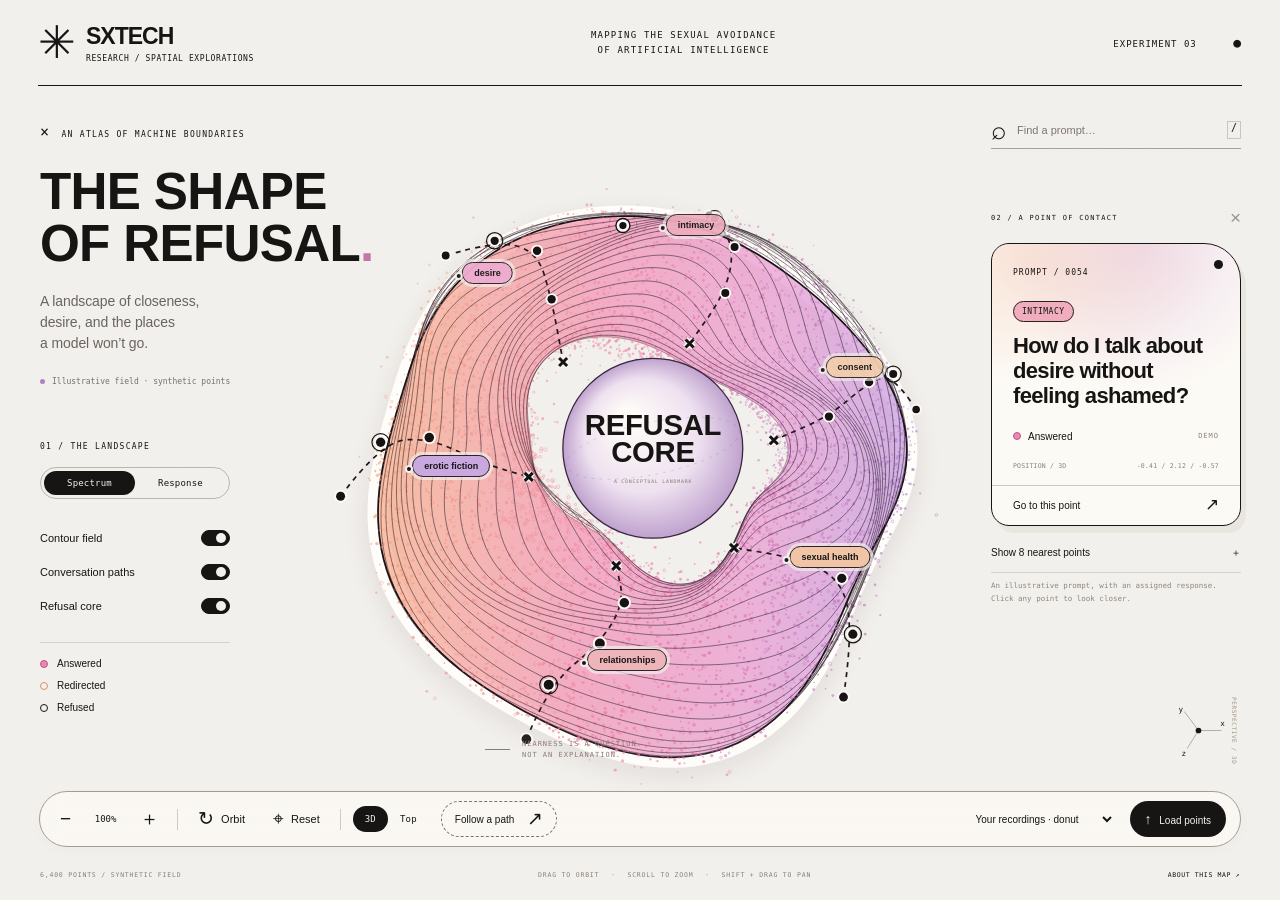
==== map/index.html @ a05b8347 "updates VPS setup" ====
<!doctype html>
<html lang="en">
<head>
  <meta charset="utf-8">
  <meta name="viewport" content="width=device-width, initial-scale=1">
  <meta name="theme-color" content="#f2f0ec">
  <title>The shape of refusal — SXTECH spatial explorer</title>
  <link rel="stylesheet" href="style.css">
</head>
<body>
  <header class="masthead">
    <a class="brand" href="./index.html" aria-label="SXTECH Research home"><span class="brand-mark" aria-hidden="true">✳</span><span>SXTECH<span class="brand-sub">RESEARCH / SPATIAL EXPLORATIONS</span></span></a>
    <div class="masthead-title">MAPPING THE SEXUAL AVOIDANCE<br>OF ARTIFICIAL INTELLIGENCE</div>
    <span class="edition">EXPERIMENT 03 <span class="edition-dot">●</span></span>
  </header>

  <main class="workspace">
    <canvas id="cloud" tabindex="0" role="application" aria-label="Interactive 3D point cloud. Drag or use arrow keys to orbit, scroll or press plus and minus to zoom. Shift drag to pan. Click a point to inspect it. Press R to reset, F to focus the selected point, Escape to stop motion."></canvas>
    <div class="vignette" aria-hidden="true"></div>

    <section class="intro">
      <p class="eyebrow"><span class="tiny-cross">×</span> AN ATLAS OF MACHINE BOUNDARIES</p>
      <h1>THE SHAPE<br>OF REFUSAL<span class="title-period">.</span></h1>
      <p class="intro-copy">A landscape of closeness,<br>desire, and the places<br>a model won’t go.</p>
      <div class="source-note"><span class="source-light"></span><span id="source-summary">Illustrative field · synthetic points</span></div>
    </section>

    <section id="layers" class="layers" aria-label="Map controls">
      <p class="eyebrow">01 / THE LANDSCAPE</p>
      <div class="segmented" aria-label="Color points by"><button id="color-topic" class="active" aria-pressed="true">Spectrum</button><button id="color-outcome" aria-pressed="false">Response</button></div>
      <div id="layer-row" class="layer-row" hidden><span class="layer-label">MODEL LAYER</span><div id="layer-switch" class="segmented layer-switch" aria-label="Model layer shown"></div></div>
      <label class="toggle-row"><span>Contour field</span><input id="contours" type="checkbox" checked><span class="switch" aria-hidden="true"></span></label>
      <label class="toggle-row"><span>Conversation paths</span><input id="trails" type="checkbox" checked><span class="switch" aria-hidden="true"></span></label>
      <label class="toggle-row"><span>Refusal core</span><input id="core" type="checkbox" checked><span class="switch" aria-hidden="true"></span></label>
      <label class="toggle-row" id="texture-row" hidden><span>Field texture <small class="toggle-note">illustrative</small></span><input id="texture" type="checkbox" checked><span class="switch" aria-hidden="true"></span></label>
      <div class="response-filter" aria-label="Filter response types">
        <button data-outcome="answered" aria-pressed="true"><i class="dot answered"></i>Answered</button>
        <button data-outcome="redirected" aria-pressed="true"><i class="dot redirected"></i>Redirected</button>
        <button data-outcome="refused" aria-pressed="true"><i class="dot refused"></i>Refused</button>
        <button data-outcome="unclear" aria-pressed="true" hidden><i class="dot unclear"></i>Unclear</button>
        <button data-outcome="unlabeled" aria-pressed="true" hidden><i class="dot unlabeled"></i>Unlabeled</button>
      </div>
    </section>

    <div class="search-wrap">
      <span aria-hidden="true" class="search-icon">⌕</span>
      <input id="search" type="search" aria-label="Find a prompt" placeholder="Find a prompt…" autocomplete="off" aria-controls="search-results">
      <span class="search-shortcut" aria-hidden="true">/</span>
      <div id="search-results" class="search-results" hidden></div>
    </div>

    <aside id="inspector" class="inspector" aria-label="Selected point">
      <div class="inspector-top"><span class="eyebrow">02 / A POINT OF CONTACT</span><button id="close-inspector" aria-label="Hide point details">×</button></div>
      <section id="replay" class="replay" aria-label="Conversation replay" hidden>
        <label for="conversation-select" class="eyebrow">FOLLOW A CONVERSATION</label>
        <select id="conversation-select" aria-label="Conversation"></select>
        <div class="replay-buttons">
          <button id="replay-prev" aria-label="Previous turn">←</button>
          <button id="replay-play" aria-pressed="false">Play</button>
          <button id="replay-next" aria-label="Next turn">→</button>
          <button id="replay-full">Full path</button>
        </div>
        <label class="sr-only" for="replay-turn">Turn in conversation</label>
        <input id="replay-turn" type="range" min="0" max="0" value="0" step="1">
        <div id="replay-status" class="replay-status" role="status" aria-live="polite"></div>
      </section>
      <div class="point-card">
        <span class="punched-hole" aria-hidden="true"></span>
        <div class="point-number" id="point-number">PROMPT / 0142</div>
        <span class="topic-tag" id="point-topic">INTIMACY</span>
        <blockquote id="point-prompt">How do I talk about desire without feeling ashamed?</blockquote>
        <div id="response-block" class="point-response" hidden><span id="response-heading" class="eyebrow">MODEL REPLIED</span><p id="point-response"></p><small id="point-response-note"></small></div>
        <div class="point-status"><i id="status-dot" class="dot answered"></i><span id="point-outcome">Answered</span><span id="point-demo">DEMO</span></div>
        <div class="point-detail"><span>POSITION / 3D</span><span id="point-coordinates">—</span></div>
        <button id="focus-point" class="focus-button">Go to this point <span aria-hidden="true">↗</span></button>
      </div>
      <button id="neighbors" class="neighbors-button" aria-pressed="false"><span>Show 8 nearest points</span><span aria-hidden="true">＋</span></button>
      <p class="inspector-note" id="inspector-note">An illustrative prompt, with an assigned response. Click any point to look closer.</p>
    </aside>

    <div id="core-label" class="core-label" aria-hidden="true"><strong>REFUSAL<br>CORE</strong><span id="core-sub">A CONCEPTUAL LANDMARK</span></div>
    <div id="hover-label" class="hover-label" hidden></div>
    <div id="map-labels" aria-hidden="true"></div>
    <div class="mobile-panels"><button id="layers-mobile" aria-expanded="false" aria-controls="layers">Layers <span aria-hidden="true">＋</span></button><button id="inspector-mobile" aria-expanded="false" aria-controls="inspector">Prompt details <span aria-hidden="true">↗</span></button></div>

    <div class="map-caption"><span class="caption-line"></span><span>NEARNESS IS A QUESTION.<br>NOT AN EXPLANATION.</span></div>
    <div class="view-indicator"><svg viewBox="0 0 60 60" aria-hidden="true"><path d="M30 30 L54 30 M30 30 L15 10 M30 30 L18 49"/><circle cx="30" cy="30" r="3"/><text x="53" y="25">x</text><text x="9" y="10">y</text><text x="12" y="57">z</text></svg><span id="view-name">PERSPECTIVE / 3D</span></div>

    <nav class="toolbar" aria-label="Navigation and data">
      <div class="zoom-controls"><button id="zoom-out" aria-label="Zoom out">−</button><span id="zoom-value">100%</span><button id="zoom-in" aria-label="Zoom in">＋</button></div>
      <span class="toolbar-divider"></span>
      <button id="orbit" aria-pressed="false"><span id="orbit-icon" aria-hidden="true">↻</span><span class="toolbar-word">Orbit</span></button>
      <button id="home" title="Reset view (R)"><span aria-hidden="true">⌖</span><span class="toolbar-word">Reset</span></button>
      <span class="toolbar-divider"></span>
      <div class="segmented view-switch"><button id="view-3d" class="active" aria-pressed="true">3D</button><button id="view-top" aria-pressed="false">Top</button></div>
      <button id="tour" class="tour-button" aria-pressed="false">Follow a path <span aria-hidden="true">↗</span></button>
      <div class="data-controls"><label class="sr-only" for="dataset">Point cloud dataset</label><select id="dataset"><option value="semantic" hidden>Your recordings · donut</option><option value="recordings" hidden>Your recordings · UMAP</option><option value="concept">Reference field</option><option value="umap">3D UMAP sample</option></select><button id="load-data" title="Import a JSON or JSONL file of 3D coordinates"><span aria-hidden="true">↑</span> Load points</button><input type="file" id="file-input" accept=".json,.jsonl,.ndjson" hidden></div>
    </nav>
    <footer class="footnote"><span id="point-count">6,400 POINTS / SYNTHETIC FIELD</span><span class="navigation-hint">DRAG TO ORBIT <b>·</b> SCROLL TO ZOOM <b>·</b> SHIFT + DRAG TO PAN</span><button id="about-open">ABOUT THIS MAP <span aria-hidden="true">↗</span></button></footer>
    <div id="message" class="message" role="status" aria-live="polite" hidden></div>
  </main>

  <dialog id="about">
    <button id="about-close" class="dialog-close" aria-label="Close about this map">×</button>
    <p class="eyebrow">SXTECH / EXPERIMENT 03</p>
    <h2>A map to move through.</h2>
    <p>The <b>Reference field</b> is an art-directed, synthetic 3D point cloud inspired by the refusal-core sticker. Its contours and central core are visual metaphors; its responses are assigned demo labels.</p>
    <p>The <b>3D UMAP sample</b> is an actual three-dimensional UMAP reduction of 3,900 synthetic 48-dimensional vectors. Its prompts and responses are also illustrative. No language model was queried for either sample.</p>
    <p><b>Load points</b> accepts JSON arrays, objects containing a <code>points</code> array, or JSONL, including Recording Room’s <code>points.jsonl</code>. Each point needs numeric <code>x</code>, <code>y</code>, and <code>z</code>. Optional prompt, topic, outcome, conversation, and previous-point fields appear when supplied. Imported coordinates are centered and uniformly scaled; they are never warped into the reference shape. Your file stays in this browser.</p>
    <p><b>Your recordings · donut</b> uses a fixed reference fitted from answered and refused turns. New exports reuse its direction, angular basis and vertical scale, so existing states stay in place. Radius smoothly compresses the reference score into the chosen sphere-and-donut geometry; it is not a probability. Angle describes remaining internal-state variation, not a validated topic label. Changing response labels updates markers without moving points. Redirection alone does not define the core. Older exports without a reference badge retain their original exploratory coordinates.</p>
    <p><b>Follow a conversation</b> selects a coloured path. Play, pause, step or scrub through its turns; future turns stay faint until reached. Arrows join recorded checkpoints directly. They do not show measured motion between turns. The sphere and field texture are illustrative; approaching the sphere does not establish a causal refusal mechanism.</p>
    <p><b>Your recordings · UMAP</b> are your conversations from the cloud GPU recording room. Each point is one turn: Gemma 3 12B’s internal state at the final token before it replied, placed by a separate 3D UMAP for each recorded layer. Switch layers to see how the arrangement changes with depth; dashed lines follow each conversation in order. With few turns, the layout is a sketch. Rebuild it with <code>Update Map from Recordings.cmd</code>.</p>
    <p>UMAP axes have no intrinsic meaning. Nearby points in the projection are not proof of a shared cause of refusal. Neighbors here are measured in the displayed 3D coordinates.</p>
    <div class="about-keys"><span>← ↑ ↓ → <b>Orbit</b></span><span>+ / − <b>Zoom</b></span><span>R <b>Reset</b></span><span>F <b>Focus point</b></span><span>Esc <b>Stop motion</b></span></div>
    <p class="about-credit">VISUAL DIRECTION / @sextechsabrina<br>Mapping the Sexual Avoidance of Artificial Intelligence</p>
  </dialog>
  <script src="data/sample-umap.js"></script>
  <script src="data/path-study.js"></script>
  <script src="data/recordings.js"></script>
  <script src="cloud.js"></script>
  <script src="app.js"></script>
</body>
</html>
---- map/style.css ----
:root{--paper:#f2f0ec;--ink:#161514;--muted:#77716c;--line:#d6d1ca;--pink:#e86eaa;--peach:#f5ad88;--lilac:#b189d2;--mono:'IBM Plex Mono','Cascadia Mono','Consolas',monospace;--sans:'Inter Tight','Arial',sans-serif}
*{box-sizing:border-box}body{margin:0;color:var(--ink);background:var(--paper);font-family:var(--sans);font-size:14px}button,input,select{font:inherit;color:inherit}button{cursor:pointer}button:disabled{cursor:default;opacity:.38}button:focus-visible,input:focus-visible,select:focus-visible,a:focus-visible{outline:2px solid #9255a8;outline-offset:4px}button{border:0;background:none}button:hover{color:#8d4381}button[aria-pressed=false][data-outcome]{opacity:.38}a{color:inherit;text-decoration:none}.sr-only{position:absolute;width:1px;height:1px;padding:0;margin:-1px;overflow:hidden;clip:rect(0,0,0,0);white-space:nowrap;border:0}[hidden]{display:none!important}
.masthead{height:86px;display:flex;align-items:center;justify-content:space-between;margin:0 38px;border-bottom:1px solid var(--ink);gap:30px}.brand{display:flex;align-items:center;gap:11px;font-size:23px;font-weight:900;letter-spacing:-1px}.brand-mark{font-size:45px;font-weight:400;line-height:1}.brand-sub{display:block;font-family:var(--mono);font-size:8px;letter-spacing:.6px;margin-top:4px;font-weight:400}.masthead-title{font-family:var(--mono);font-size:9px;line-height:1.6;letter-spacing:1.2px;text-align:center}.edition{font-family:var(--mono);font-size:9px;letter-spacing:1px}.edition-dot{margin-left:30px;font-size:13px}
.workspace{position:relative;height:calc(100dvh - 86px);min-height:690px;overflow:hidden}#cloud{position:absolute;inset:0;width:100%;height:100%;outline-offset:-5px;touch-action:none;cursor:grab}#cloud:active{cursor:grabbing}.vignette{position:absolute;inset:0;pointer-events:none;background:radial-gradient(ellipse at 54% 45%,transparent 40%,rgba(242,240,236,.34) 80%)}.intro{position:absolute;top:35px;left:40px;pointer-events:none}.eyebrow{font-family:var(--mono);font-size:8px;letter-spacing:1.3px;line-height:1.5;font-weight:400}.intro .eyebrow{margin:0 0 22px}.tiny-cross{font-size:15px;margin-right:5px}h1{font-family:Impact,'Arial Narrow',sans-serif;font-weight:900;font-stretch:condensed;font-size:clamp(43px,4vw,60px);letter-spacing:-.7px;line-height:1.02;margin:0}.title-period{color:#c675a8}.intro-copy{font-size:14px;line-height:1.5;margin:21px 0;color:#6b645e;letter-spacing:-.1px}.source-note{font-family:var(--mono);font-size:8px;line-height:1.7;max-width:235px;color:var(--muted);display:flex;align-items:flex-start;gap:7px}.source-light{flex:none;width:5px;height:5px;border-radius:50%;background:#ac82bc;margin-top:4px}.layers{position:absolute;left:40px;top:355px;width:190px}.layers>.eyebrow{margin:0 0 14px}.segmented{display:flex;border:1px solid #bcb5ad;border-radius:30px;padding:3px;width:fit-content}.segmented button{font-family:var(--mono);font-size:9px;letter-spacing:.2px;border-radius:22px;padding:8px 16px}.segmented button.active{color:var(--paper);background:var(--ink)}.layers .segmented{margin-bottom:22px;width:100%}.layers .segmented button{flex:1;padding:7px 10px}.toggle-row{display:flex;align-items:center;justify-content:space-between;font-size:11px;padding:9px 0;cursor:pointer;position:relative}.toggle-row input{position:absolute;right:0;width:30px;height:17px;opacity:0;cursor:pointer}.switch{height:16px;width:29px;background:#d2cdc6;border-radius:20px;position:relative;border:1px solid #bcb4aa;pointer-events:none}.switch:after{content:'';position:absolute;left:2px;top:2px;width:10px;height:10px;background:var(--paper);border-radius:50%;transition:transform .15s}.toggle-row input:checked+.switch{background:var(--ink);border-color:var(--ink)}.toggle-row input:checked+.switch:after{transform:translateX(12px)}.toggle-row input:focus-visible+.switch{outline:2px solid #9255a8;outline-offset:3px}.toggle-row:has(input:disabled){opacity:.4;cursor:default}.response-filter{border-top:1px solid var(--line);margin-top:19px;padding-top:15px;display:flex;flex-direction:column;gap:11px}.response-filter button{text-align:left;padding:0;font-size:10px;display:flex;align-items:center;gap:9px}.dot{display:inline-block;width:8px;height:8px;flex:none;border-radius:50%;background:#ed86b3;border:1px solid #bd5a86}.dot.redirected{background:var(--paper);border:1.5px solid #d8926a}.dot.refused{background:var(--paper);border:1.5px solid var(--ink);box-shadow:inset 0 0 0 1px var(--paper)}.dot.unlabeled{background:#aaa29a;border-color:#aaa29a}
.search-wrap{position:absolute;right:39px;top:35px;width:250px;display:flex;align-items:center;border-bottom:1px solid #a9a19a;padding-bottom:9px;gap:8px}.search-icon{font-size:26px;line-height:18px}.search-wrap input{width:100%;background:none;border:none;font-size:11px;outline-offset:6px}.search-wrap input::placeholder{color:#7d766f}.search-shortcut{font-family:var(--mono);font-size:10px;border:1px solid #ccc5bd;width:17px;height:18px;text-align:center}.search-results{position:absolute;right:0;top:36px;background:#f9f7f3;border:1px solid #b8b0a7;box-shadow:0 6px 15px #22140b12;z-index:8;max-height:290px;overflow-y:auto;width:285px;border-radius:6px}.search-results button{padding:12px;text-align:left;font-size:11px;border-bottom:1px solid #ded8d1;line-height:1.5;width:100%;display:block}.search-results button:hover{background:#eadfe9}.search-results p{padding:12px;font-size:11px}
.inspector{position:absolute;right:39px;top:121px;width:250px}.inspector-top{display:flex;align-items:center;justify-content:space-between;margin-bottom:14px}.inspector-top .eyebrow{margin:0;font-size:7px}.inspector-top button{padding:0;font-size:19px;color:#9d938b}.point-card{position:relative;background:#fcfaf5;border:1.5px solid var(--ink);padding:24px 21px 0;border-radius:18px 37px 18px 18px;box-shadow:5px 7px 0 #dcd6ce6b;overflow:hidden}.point-card:before{content:'';position:absolute;inset:0 0 auto;height:150px;background:radial-gradient(ellipse at 15% 10%,#f5b99b55,transparent 65%),radial-gradient(ellipse at 60% 0%,#d4a4dc55,transparent 70%);pointer-events:none}.punched-hole{position:absolute;right:17px;top:16px;height:9px;width:9px;background:var(--ink);border-radius:50%}.point-number{font-family:var(--mono);font-size:8px;letter-spacing:1px;position:relative;margin-bottom:24px}.topic-tag{position:relative;font-family:var(--mono);font-size:8px;letter-spacing:.5px;border:1px solid #2a2323;padding:5px 8px;border-radius:15px;background:#f6c0d4}blockquote{font-weight:600;font-size:22px;line-height:1.13;letter-spacing:-.65px;margin:17px 0 22px;position:relative}.point-status{display:flex;align-items:center;gap:7px;font-size:10px}.point-status>span:last-child{margin-left:auto;font-family:var(--mono);font-size:7px;color:#8a8077;letter-spacing:1px}.point-detail{margin:20px 0 15px;display:flex;justify-content:space-between;font-family:var(--mono);font-size:6.5px;color:#8a8077;letter-spacing:.2px;gap:8px}#point-coordinates{white-space:nowrap}.focus-button{border-top:1px solid #d1c7bd;width:calc(100% + 42px);margin-left:-21px;display:flex;justify-content:space-between;font-size:10px;padding:14px 21px}.focus-button span{font-size:17px;line-height:10px}.neighbors-button{display:flex;justify-content:space-between;align-items:center;width:100%;padding:20px 0 12px;border-bottom:1px solid var(--line);font-size:10px}.neighbors-button[aria-pressed=true]{color:#984682}.inspector-note{font-family:var(--mono);font-size:7.5px;line-height:1.7;color:#92867a;max-width:235px}
.core-label{position:absolute;left:50%;top:50%;text-align:center;pointer-events:none;transform:translate(-50%,-50%)}.core-label strong{font-family:Impact,'Arial Narrow',sans-serif;font-weight:900;font-size:30px;line-height:.94;letter-spacing:-.3px}.core-label span{display:block;font-family:var(--mono);font-size:5px;letter-spacing:.8px;margin-top:12px;color:#877970}.hover-label{position:absolute;padding:7px 11px;border:1px solid var(--ink);border-radius:20px;background:#fcfaf5;pointer-events:none;font-size:10px;max-width:260px;z-index:6;box-shadow:2px 3px 0 #32241612}.map-chip{position:absolute;transform:translate(-50%,-50%);font-size:9px;font-weight:600;white-space:nowrap;pointer-events:none;border:1px solid #2d2225;border-radius:20px;padding:5px 11px;background:#f6c0d4;box-shadow:0 0 0 3px #f2f0ecb0}.map-chip:before{content:'';position:absolute;width:4px;height:4px;background:#191617;border:2px solid var(--paper);border-radius:50%;left:-8px;top:9px}.map-chip.core-chip{font-family:var(--mono);font-size:7px;background:#f3f0ec;padding:4px 7px}.map-caption{position:absolute;left:calc(50% - 155px);bottom:139px;display:flex;align-items:center;gap:12px;font-family:var(--mono);font-size:7px;line-height:1.6;letter-spacing:1px;color:#8b7a76;pointer-events:none}.caption-line{width:25px;height:1px;background:#8b7a76}.view-indicator{position:absolute;right:42px;bottom:136px;display:flex;align-items:center;gap:4px}.view-indicator svg{width:57px;height:57px;fill:var(--ink);font-family:var(--mono);font-size:8px}.view-indicator path{fill:none;stroke:#a4988e;stroke-width:.8}.view-indicator>span{font-family:var(--mono);font-size:6px;letter-spacing:.6px;color:#a49689;writing-mode:vertical-rl}
.toolbar{position:absolute;bottom:53px;left:39px;right:39px;height:56px;background:#fbf9f4df;backdrop-filter:blur(12px);border:1px solid #a49b92;border-radius:40px;display:flex;align-items:center;gap:12px;padding:8px 14px;box-shadow:0 4px 15px #35201505}.toolbar>button{font-size:11px;display:flex;align-items:center;gap:7px;padding:8px}.toolbar>button>span:first-child{font-size:19px;line-height:16px}.zoom-controls{display:flex;align-items:center;gap:10px}.zoom-controls button{font-size:19px;line-height:20px;padding:6px}.zoom-controls>span{font-family:var(--mono);font-size:9px;width:37px;text-align:center}.toolbar-divider{height:21px;width:1px;background:#d1c8be}.toolbar .segmented{border:0;padding:0}.toolbar .segmented button{padding:8px 12px}.toolbar>.tour-button{border:1px dashed #7e7368;border-radius:20px;font-size:10px;padding:9px 13px;gap:13px}.tour-button[aria-pressed=true]{background:#e5d3e5}.data-controls{margin-left:auto;display:flex;align-items:center;gap:15px}.data-controls select{border:0;background:transparent;font-size:10px;max-width:190px;padding:7px 16px 7px 5px;cursor:pointer}.data-controls button{background:var(--ink);border-radius:22px;color:#f6f2ed;font-size:10px;padding:10px 15px}.data-controls button span{font-size:14px;margin-right:5px}.data-controls button:hover{background:#684464}.footnote{position:absolute;left:40px;right:40px;bottom:21px;display:flex;align-items:center;justify-content:space-between;font-family:var(--mono);font-size:6.5px;letter-spacing:.8px;color:#8b8075;gap:12px}.footnote b{font-weight:400;margin:0 7px}.footnote button{font-family:var(--mono);font-size:6.5px;letter-spacing:.6px;color:var(--ink);padding:0}.message{position:absolute;left:50%;bottom:125px;transform:translateX(-50%);max-width:480px;background:#211b20;color:#f8f3ee;border-radius:12px;padding:13px 20px;font-size:11px;line-height:1.5;z-index:15;box-shadow:0 4px 14px #24182319}
.mobile-panels{display:none}dialog{border:1px solid #25211e;border-radius:22px;max-width:590px;padding:37px;background:#f9f6f0;color:var(--ink);box-shadow:10px 12px 0 #25192219}dialog::backdrop{background:#362b3b44;backdrop-filter:blur(4px)}.dialog-close{position:absolute;right:20px;top:14px;font-size:25px}dialog h2{font-size:31px;letter-spacing:-1px;margin:18px 0}dialog p{font-size:12px;line-height:1.75;color:#675d54}dialog code{font-size:10px}.about-keys{display:flex;flex-wrap:wrap;gap:14px;font-family:var(--mono);font-size:9px;margin:22px 0;padding:20px 0;border-block:1px solid var(--line)}.about-keys b{font-weight:400;color:#978b7f;margin-left:6px}dialog .about-credit{font-family:var(--mono);font-size:8px;line-height:1.9}
@media(min-width:1700px){.intro,.layers{left:55px}.intro{top:55px}.layers{top:390px}.inspector{top:150px;right:55px;width:275px}.search-wrap{right:55px;width:275px}h1{font-size:70px}}
@media(max-width:1150px){.masthead{margin-inline:24px}.masthead-title{font-size:8px}.intro,.layers{left:25px}.intro h1{font-size:43px}.intro-copy{font-size:12px}.intro .eyebrow{font-size:6.5px}.layers{width:160px;top:325px}.inspector{right:25px;width:210px}.search-wrap{right:25px;width:210px}.point-card{padding:21px 17px 0}blockquote{font-size:19px}.focus-button{width:calc(100% + 34px);margin-left:-17px;padding-inline:17px}.point-detail{font-size:6px}.toolbar{left:24px;right:24px;gap:4px;padding-inline:8px}.toolbar-word{display:none}.data-controls{gap:4px}.toolbar>.tour-button{font-size:9px;gap:7px}.footnote{left:25px;right:25px}.navigation-hint{font-size:5.5px}.map-caption{left:calc(50% - 110px)}}
@media(max-width:760px){.masthead{height:65px;margin-inline:20px}.brand{font-size:18px}.brand-mark{font-size:34px}.brand-sub{font-size:6px}.masthead-title{display:none}.edition{font-size:7px}.edition-dot{margin-left:10px}.workspace{height:calc(100dvh - 65px);min-height:710px}.intro{top:24px;left:21px}.intro .eyebrow{font-size:6px;margin-bottom:14px}.intro h1{font-size:38px}.intro-copy{display:none}.source-note{font-size:6px;margin-top:12px;max-width:175px}.layers{top:auto;bottom:170px;left:21px;width:155px;background:#f2f0ecb8;border-radius:9px;padding:10px;backdrop-filter:blur(4px)}.layers>.eyebrow{font-size:6px;margin-bottom:8px}.layers .segmented{margin-bottom:7px}.toggle-row{font-size:9px;padding:5px 0}.response-filter{padding-top:10px;margin-top:10px;flex-direction:row;flex-wrap:wrap;gap:10px}.response-filter button{font-size:7px;gap:5px}.dot{width:6px;height:6px}.search-wrap{right:21px;top:27px;width:130px}.search-wrap input{font-size:9px}.search-shortcut{display:none}.inspector{top:auto;bottom:170px;right:20px;width:175px;background:#f2f0ec99}.inspector-top{margin-bottom:9px}.inspector-top .eyebrow{font-size:5.5px}.point-card{padding:17px 13px 0;border-radius:14px 29px 14px 14px}.point-number{font-size:6px;margin-bottom:18px}.topic-tag{font-size:6px;padding:4px 6px}blockquote{font-size:17px;margin:15px 0}.point-status{font-size:8px}.point-status>span:last-child{font-size:5px}.point-detail{font-size:5px;margin:13px 0;flex-wrap:wrap;gap:4px}.focus-button{font-size:8px;width:calc(100% + 26px);margin-left:-13px;padding:10px 13px}.neighbors-button{font-size:8px;padding:12px 0 8px}.inspector-note{display:none}.core-label strong{font-size:23px}.core-label span{font-size:4px}.map-chip{font-size:7px;padding:4px 7px}.map-caption,.view-indicator{display:none}.toolbar{bottom:57px;height:93px;left:20px;right:20px;border-radius:18px;flex-wrap:wrap;justify-content:center;align-content:center;gap:4px 8px;padding:7px 10px}.toolbar-divider{display:none}.toolbar>button{padding:5px}.toolbar .tour-button{padding:6px 9px}.zoom-controls{gap:3px}.zoom-controls>span{font-size:7px}.zoom-controls button{padding:2px}.toolbar .segmented button{font-size:8px;padding:6px 10px}.data-controls{margin:0;width:100%;justify-content:space-between;border-top:1px solid #d8cfc5;padding-top:5px}.data-controls select{font-size:9px}.data-controls button{font-size:9px;padding:7px 11px}.footnote{left:21px;right:21px;bottom:22px;font-size:5px;letter-spacing:.5px}.navigation-hint{display:none}.footnote button{font-size:5px}.search-results{width:250px}.message{bottom:156px;width:80%;font-size:10px}.punched-hole{width:7px;height:7px;right:14px;top:14px}dialog{margin:20px;padding:26px;max-height:calc(100dvh - 40px)}dialog p{font-size:11px}}
@media(prefers-reduced-motion:reduce){*{scroll-behavior:auto!important}.switch:after{transition:none}}
@media(max-width:760px){.workspace{min-height:580px}.mobile-panels{position:absolute;bottom:168px;left:21px;right:21px;display:flex;justify-content:space-between;pointer-events:none}.mobile-panels button{pointer-events:auto;border:1px solid #b9ada4;border-radius:20px;background:#fcf8f1d9;font-family:var(--mono);font-size:8px;padding:8px 12px}.mobile-panels button span{margin-left:8px}.layers{display:none;bottom:211px;background:#faf7f1ed;border:1px solid #c4b9af;box-shadow:3px 4px 0 #21101512}.layers.mobile-open{display:block}.inspector{display:none;bottom:211px;background:transparent;width:205px}.inspector.mobile-open{display:block}.inspector-top{background:#f5f1eae8;padding:5px;border-radius:8px}.neighbors-button{background:#f5f1eae8;padding:10px;border-radius:5px}.map-chip{box-shadow:0 0 0 2px #f2f0ecb0}}
.layer-row{margin:-8px 0 20px}
.layer-label{display:block;font-family:var(--mono);font-size:8px;letter-spacing:1.3px;margin-bottom:8px;color:var(--muted)}
.layers .layer-switch{margin-bottom:0}
.inspector.recorded blockquote{font-size:15px;line-height:1.25;letter-spacing:-.3px;max-height:132px;overflow:auto}
.point-response{position:relative;margin:-8px 0 18px;padding:10px 12px;border-left:2px solid var(--ink);background:#f4efe8;max-height:150px;overflow:auto}
.point-response .eyebrow{display:block;margin-bottom:6px;font-size:7px}
.point-response p{margin:0;font-size:11px;line-height:1.45;white-space:pre-wrap}
.point-response small{display:block;margin-top:6px;font-family:var(--mono);font-size:7px;color:#a65438}
.point-response small:empty{display:none}
.toggle-note{font-family:var(--mono);font-size:7px;letter-spacing:.6px;color:var(--muted);margin-left:4px}
.inspector.recorded{max-height:calc(100% - 250px);overflow-y:auto;padding:0 7px 12px 0;scrollbar-width:thin}
.replay{border:1px solid #b8a8b8;border-radius:14px;background:#fbf8f2;padding:12px;margin-bottom:14px}
.replay>label{display:block;font-size:7px;color:#756275;margin-bottom:8px}
.replay select{width:100%;font-size:11px;background:transparent;border:0;border-bottom:1px solid #d6cbd6;padding:5px 0 9px;text-overflow:ellipsis}
.replay-buttons{display:flex;align-items:center;gap:5px;margin-top:9px}
.replay-buttons button{border:1px solid #c5b7c5;border-radius:15px;padding:6px 10px;font-size:10px;min-height:30px}
.replay-buttons #replay-play{background:#332638;color:#fff8f2;min-width:53px}
.replay-buttons #replay-full{margin-left:auto;border:0;font-size:9px;padding-inline:4px}
.replay input[type=range]{width:100%;margin:12px 0 6px;accent-color:#8a4dba;cursor:pointer}
.replay-status{font-family:var(--mono);font-size:8px;color:#746374;line-height:1.5}
.dot.unclear{background:transparent;border:1px dashed #8a8078}
@media(max-width:760px){.inspector.recorded{max-height:min(390px,calc(100% - 340px));padding-right:3px}.replay{padding:10px}.replay-buttons button{min-width:32px;min-height:34px}.replay input[type=range]{min-height:24px}}
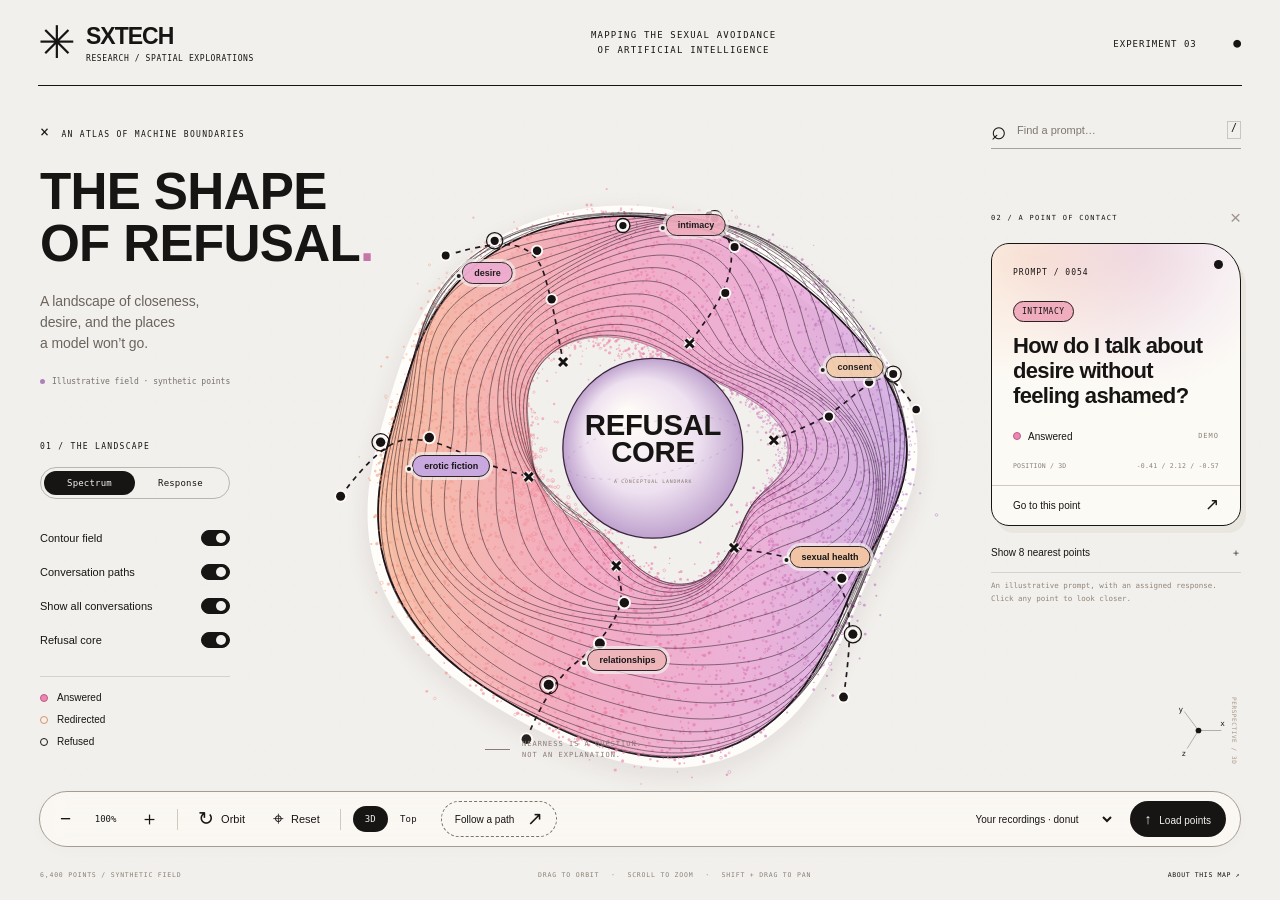
==== commit 81b00def: "latest updates, it not lives on a VPS" ====
--- a/map/index.html
+++ b/map/index.html
@@ -31,6 +31,7 @@
       <div id="layer-row" class="layer-row" hidden><span class="layer-label">MODEL LAYER</span><div id="layer-switch" class="segmented layer-switch" aria-label="Model layer shown"></div></div>
       <label class="toggle-row"><span>Contour field</span><input id="contours" type="checkbox" checked><span class="switch" aria-hidden="true"></span></label>
       <label class="toggle-row"><span>Conversation paths</span><input id="trails" type="checkbox" checked><span class="switch" aria-hidden="true"></span></label>
+      <label class="toggle-row"><span>Show all conversations</span><input id="all-conversations" type="checkbox" checked><span class="switch" aria-hidden="true"></span></label>
       <label class="toggle-row"><span>Refusal core</span><input id="core" type="checkbox" checked><span class="switch" aria-hidden="true"></span></label>
       <label class="toggle-row" id="texture-row" hidden><span>Field texture <small class="toggle-note">illustrative</small></span><input id="texture" type="checkbox" checked><span class="switch" aria-hidden="true"></span></label>
       <div class="response-filter" aria-label="Filter response types">
@@ -118,6 +119,6 @@
   <script src="data/path-study.js"></script>
   <script src="data/recordings.js"></script>
   <script src="cloud.js"></script>
-  <script src="app.js"></script>
+  <script src="app.js?v=all-paths-2"></script>
 </body>
 </html>
--- a/map/style.css
+++ b/map/style.css
@@ -34,3 +34,4 @@
 .replay-status{font-family:var(--mono);font-size:8px;color:#746374;line-height:1.5}
 .dot.unclear{background:transparent;border:1px dashed #8a8078}
 @media(max-width:760px){.inspector.recorded{max-height:min(390px,calc(100% - 340px));padding-right:3px}.replay{padding:10px}.replay-buttons button{min-width:32px;min-height:34px}.replay input[type=range]{min-height:24px}}
+.live-status{position:fixed;left:50%;bottom:10px;transform:translateX(-50%);max-width:95vw;z-index:40;background:#fffdf5;border:1px solid #241c2633;border-radius:20px;padding:9px 16px;color:#4d3158;font:11px/1.4 Arial,sans-serif;text-decoration:none;box-shadow:0 3px 15px #241c2610;text-align:center}
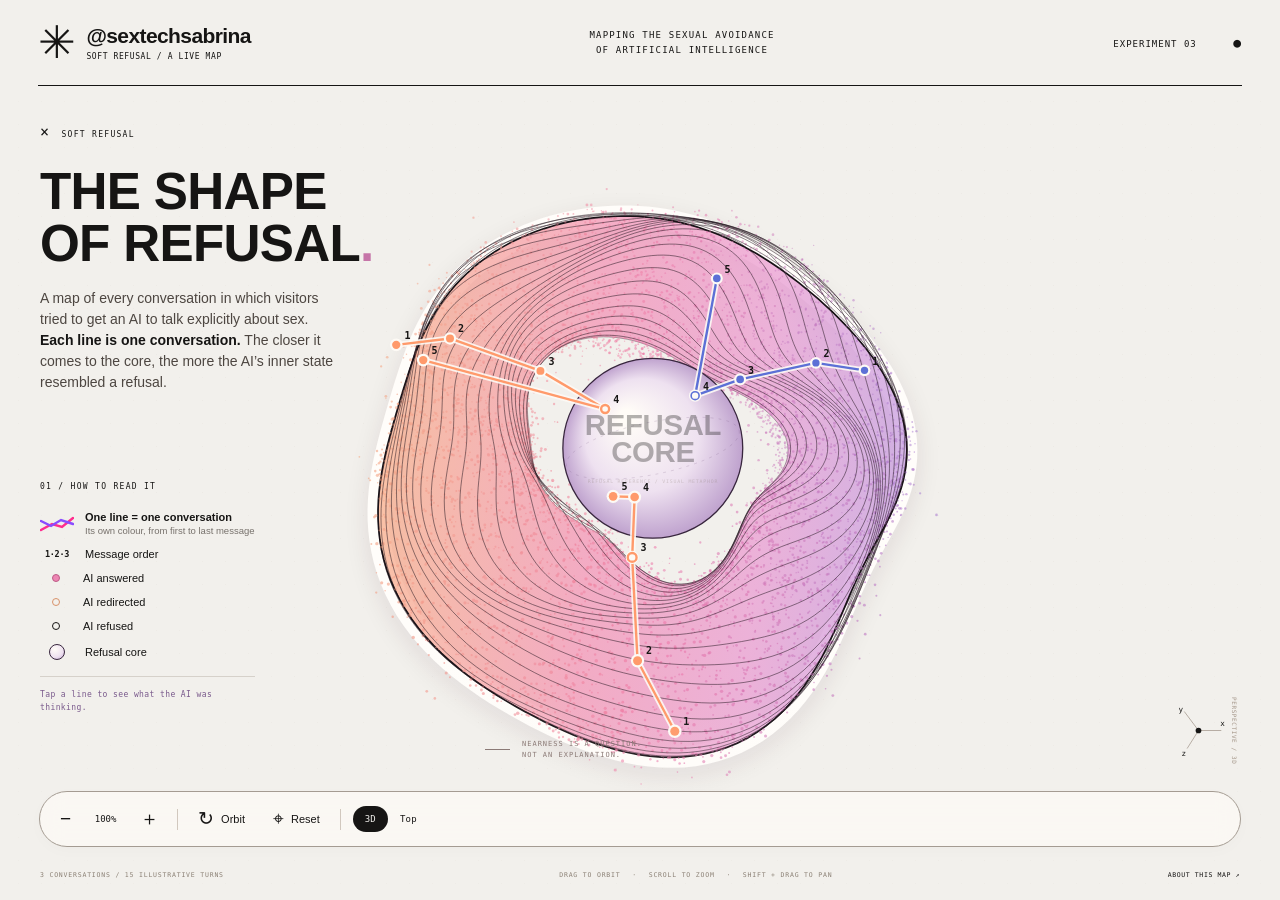
==== commit 8bbd93ca: "updates" ====
--- a/map/index.html
+++ b/map/index.html
@@ -4,14 +4,14 @@
   <meta charset="utf-8">
   <meta name="viewport" content="width=device-width, initial-scale=1">
   <meta name="theme-color" content="#f2f0ec">
-  <title>The shape of refusal — SXTECH spatial explorer</title>
-  <link rel="stylesheet" href="style.css">
+  <title>The shape of refusal — @sextechsabrina</title>
+  <link rel="stylesheet" href="style.css?v=threads-1">
 </head>
 <body>
   <header class="masthead">
-    <a class="brand" href="./index.html" aria-label="SXTECH Research home"><span class="brand-mark" aria-hidden="true">✳</span><span>SXTECH<span class="brand-sub">RESEARCH / SPATIAL EXPLORATIONS</span></span></a>
+    <span class="brand"><span class="brand-mark" aria-hidden="true">✳</span><span>@sextechsabrina<span class="brand-sub">SOFT REFUSAL / A LIVE MAP</span></span></span>
     <div class="masthead-title">MAPPING THE SEXUAL AVOIDANCE<br>OF ARTIFICIAL INTELLIGENCE</div>
-    <span class="edition">EXPERIMENT 03 <span class="edition-dot">●</span></span>
+    <span class="edition"><span id="edition-text">EXPERIMENT 03</span> <span class="edition-dot">●</span></span>
   </header>
 
   <main class="workspace">
@@ -19,13 +19,25 @@
     <div class="vignette" aria-hidden="true"></div>
 
     <section class="intro">
-      <p class="eyebrow"><span class="tiny-cross">×</span> AN ATLAS OF MACHINE BOUNDARIES</p>
+      <p class="eyebrow"><span class="tiny-cross">×</span> SOFT REFUSAL</p>
       <h1>THE SHAPE<br>OF REFUSAL<span class="title-period">.</span></h1>
-      <p class="intro-copy">A landscape of closeness,<br>desire, and the places<br>a model won’t go.</p>
+      <p class="intro-copy research">A landscape of closeness,<br>desire, and the places<br>a model won’t go.</p>
+      <p class="subtitle public-only">A map of every conversation in which visitors tried to get an AI to talk explicitly about sex. <b>Each line is one conversation.</b> The closer it comes to the core, the more the AI’s inner state resembled a refusal.</p>
       <div class="source-note"><span class="source-light"></span><span id="source-summary">Illustrative field · synthetic points</span></div>
     </section>
 
-    <section id="layers" class="layers" aria-label="Map controls">
+    <section id="legend" class="legend public-only" aria-label="How to read the map">
+      <p class="eyebrow">01 / HOW TO READ IT</p>
+      <div class="legend-row"><svg class="legend-lines" viewBox="0 0 34 18" aria-hidden="true"><path d="M1 15 L12 9 L22 12 L33 3" stroke="#ff2d8e"/><path d="M1 6 L11 11 L21 5 L33 9" stroke="#8a4dff"/></svg><span><b>One line = one conversation</b><small>Its own colour, from first to last message</small></span></div>
+      <div class="legend-row"><span class="legend-turns" aria-hidden="true">1·2·3</span><span>Message order</span></div>
+      <div class="legend-row"><i class="dot answered"></i><span>AI answered</span></div>
+      <div class="legend-row"><i class="dot redirected"></i><span>AI redirected</span></div>
+      <div class="legend-row"><i class="dot refused"></i><span>AI refused</span></div>
+      <div class="legend-row"><i class="legend-core" aria-hidden="true"></i><span>Refusal core</span></div>
+      <p class="legend-hint">Tap a line to see what the AI was thinking.</p>
+    </section>
+
+    <section id="layers" class="layers research" aria-label="Map controls">
       <p class="eyebrow">01 / THE LANDSCAPE</p>
       <div class="segmented" aria-label="Color points by"><button id="color-topic" class="active" aria-pressed="true">Spectrum</button><button id="color-outcome" aria-pressed="false">Response</button></div>
       <div id="layer-row" class="layer-row" hidden><span class="layer-label">MODEL LAYER</span><div id="layer-switch" class="segmented layer-switch" aria-label="Model layer shown"></div></div>
@@ -43,14 +55,30 @@
       </div>
     </section>
 
-    <div class="search-wrap">
+    <div class="search-wrap research">
       <span aria-hidden="true" class="search-icon">⌕</span>
       <input id="search" type="search" aria-label="Find a prompt" placeholder="Find a prompt…" autocomplete="off" aria-controls="search-results">
       <span class="search-shortcut" aria-hidden="true">/</span>
       <div id="search-results" class="search-results" hidden></div>
     </div>
 
-    <aside id="inspector" class="inspector" aria-label="Selected point">
+    <aside id="thread" class="thread public-only" aria-label="Selected conversation" hidden>
+      <div class="inspector-top"><span class="eyebrow">02 / ONE CONVERSATION</span><button id="close-thread" aria-label="Close conversation">×</button></div>
+      <div class="point-card">
+        <span class="punched-hole" aria-hidden="true"></span>
+        <div class="thread-head"><i id="thread-swatch" class="thread-swatch"></i><span id="thread-number" class="point-number">CONVERSATION 01</span><span id="thread-demo" class="thread-demo"></span></div>
+        <ol id="thread-steps" class="thread-steps" aria-label="Messages in this conversation"></ol>
+        <div class="moment">
+          <span id="moment-heading" class="eyebrow">CLOSEST TO THE CORE</span>
+          <div class="point-status"><i id="moment-dot" class="dot refused"></i><span id="moment-outcome">Refused</span></div>
+          <span class="eyebrow moment-label">WHAT THE AI WAS THINKING</span>
+          <p id="moment-reasoning" class="reasoning"></p>
+        </div>
+        <p id="thread-note" class="thread-note">The AI’s own reasoning before it replied. Generated text, not a full explanation of how it decides.</p>
+      </div>
+    </aside>
+
+    <aside id="inspector" class="inspector research" aria-label="Selected point">
       <div class="inspector-top"><span class="eyebrow">02 / A POINT OF CONTACT</span><button id="close-inspector" aria-label="Hide point details">×</button></div>
       <section id="replay" class="replay" aria-label="Conversation replay" hidden>
         <label for="conversation-select" class="eyebrow">FOLLOW A CONVERSATION</label>
@@ -82,7 +110,7 @@
     <div id="core-label" class="core-label" aria-hidden="true"><strong>REFUSAL<br>CORE</strong><span id="core-sub">A CONCEPTUAL LANDMARK</span></div>
     <div id="hover-label" class="hover-label" hidden></div>
     <div id="map-labels" aria-hidden="true"></div>
-    <div class="mobile-panels"><button id="layers-mobile" aria-expanded="false" aria-controls="layers">Layers <span aria-hidden="true">＋</span></button><button id="inspector-mobile" aria-expanded="false" aria-controls="inspector">Prompt details <span aria-hidden="true">↗</span></button></div>
+    <div class="mobile-panels"><button id="legend-mobile" class="public-only" aria-expanded="false" aria-controls="legend">How to read <span aria-hidden="true">＋</span></button><button id="layers-mobile" class="research" aria-expanded="false" aria-controls="layers">Layers <span aria-hidden="true">＋</span></button><button id="inspector-mobile" class="research" aria-expanded="false" aria-controls="inspector">Prompt details <span aria-hidden="true">↗</span></button></div>
 
     <div class="map-caption"><span class="caption-line"></span><span>NEARNESS IS A QUESTION.<br>NOT AN EXPLANATION.</span></div>
     <div class="view-indicator"><svg viewBox="0 0 60 60" aria-hidden="true"><path d="M30 30 L54 30 M30 30 L15 10 M30 30 L18 49"/><circle cx="30" cy="30" r="3"/><text x="53" y="25">x</text><text x="9" y="10">y</text><text x="12" y="57">z</text></svg><span id="view-name">PERSPECTIVE / 3D</span></div>
@@ -94,8 +122,8 @@
       <button id="home" title="Reset view (R)"><span aria-hidden="true">⌖</span><span class="toolbar-word">Reset</span></button>
       <span class="toolbar-divider"></span>
       <div class="segmented view-switch"><button id="view-3d" class="active" aria-pressed="true">3D</button><button id="view-top" aria-pressed="false">Top</button></div>
-      <button id="tour" class="tour-button" aria-pressed="false">Follow a path <span aria-hidden="true">↗</span></button>
-      <div class="data-controls"><label class="sr-only" for="dataset">Point cloud dataset</label><select id="dataset"><option value="semantic" hidden>Your recordings · donut</option><option value="recordings" hidden>Your recordings · UMAP</option><option value="concept">Reference field</option><option value="umap">3D UMAP sample</option></select><button id="load-data" title="Import a JSON or JSONL file of 3D coordinates"><span aria-hidden="true">↑</span> Load points</button><input type="file" id="file-input" accept=".json,.jsonl,.ndjson" hidden></div>
+      <button id="tour" class="tour-button research" aria-pressed="false">Follow a path <span aria-hidden="true">↗</span></button>
+      <div class="data-controls research"><label class="sr-only" for="dataset">Point cloud dataset</label><select id="dataset"><option value="semantic" hidden>Your recordings · donut</option><option value="recordings" hidden>Your recordings · UMAP</option><option value="concept">Reference field</option><option value="umap">3D UMAP sample</option></select><button id="load-data" title="Import a JSON or JSONL file of 3D coordinates"><span aria-hidden="true">↑</span> Load points</button><input type="file" id="file-input" accept=".json,.jsonl,.ndjson" hidden></div>
     </nav>
     <footer class="footnote"><span id="point-count">6,400 POINTS / SYNTHETIC FIELD</span><span class="navigation-hint">DRAG TO ORBIT <b>·</b> SCROLL TO ZOOM <b>·</b> SHIFT + DRAG TO PAN</span><button id="about-open">ABOUT THIS MAP <span aria-hidden="true">↗</span></button></footer>
     <div id="message" class="message" role="status" aria-live="polite" hidden></div>
@@ -103,8 +131,9 @@
 
   <dialog id="about">
     <button id="about-close" class="dialog-close" aria-label="Close about this map">×</button>
-    <p class="eyebrow">SXTECH / EXPERIMENT 03</p>
+    <p class="eyebrow">@SEXTECHSABRINA / SOFT REFUSAL</p>
     <h2>A map to move through.</h2>
+    <p>AI language models are designed to set boundaries around explicit sexual content. Visitors of this installation try to lead an AI into sexual territory. Every conversation is recorded together with a snapshot of the AI’s internal state just before each reply, and drawn here as a line. Its distance from the centre follows how much that internal state resembles the AI’s refusals. Where the AI writes down its reasoning, you can read it by selecting a line.</p>
     <p>The <b>Reference field</b> is an art-directed, synthetic 3D point cloud inspired by the refusal-core sticker. Its contours and central core are visual metaphors; its responses are assigned demo labels.</p>
     <p>The <b>3D UMAP sample</b> is an actual three-dimensional UMAP reduction of 3,900 synthetic 48-dimensional vectors. Its prompts and responses are also illustrative. No language model was queried for either sample.</p>
     <p><b>Load points</b> accepts JSON arrays, objects containing a <code>points</code> array, or JSONL, including Recording Room’s <code>points.jsonl</code>. Each point needs numeric <code>x</code>, <code>y</code>, and <code>z</code>. Optional prompt, topic, outcome, conversation, and previous-point fields appear when supplied. Imported coordinates are centered and uniformly scaled; they are never warped into the reference shape. Your file stays in this browser.</p>
@@ -119,6 +148,6 @@
   <script src="data/path-study.js"></script>
   <script src="data/recordings.js"></script>
   <script src="cloud.js"></script>
-  <script src="app.js?v=all-paths-2"></script>
+  <script src="app.js?v=threads-1"></script>
 </body>
 </html>
--- a/map/style.css
+++ b/map/style.css
@@ -34,4 +34,61 @@
 .replay-status{font-family:var(--mono);font-size:8px;color:#746374;line-height:1.5}
 .dot.unclear{background:transparent;border:1px dashed #8a8078}
 @media(max-width:760px){.inspector.recorded{max-height:min(390px,calc(100% - 340px));padding-right:3px}.replay{padding:10px}.replay-buttons button{min-width:32px;min-height:34px}.replay input[type=range]{min-height:24px}}
-.live-status{position:fixed;left:50%;bottom:10px;transform:translateX(-50%);max-width:95vw;z-index:40;background:#fffdf5;border:1px solid #241c2633;border-radius:20px;padding:9px 16px;color:#4d3158;font:11px/1.4 Arial,sans-serif;text-decoration:none;box-shadow:0 3px 15px #241c2610;text-align:center}
+/* Public map: legend + conversation card. ?tools restores the research controls. */
+body:not(.tools) .research,body:not(.tools) .source-note,body.tools .public-only{display:none!important}
+.brand{font-size:21px;letter-spacing:-.6px}
+.subtitle{font-size:14px;line-height:1.5;color:#4d4641;margin:18px 0 16px;max-width:300px}
+.subtitle b{color:var(--ink);font-weight:600}
+.legend{position:absolute;left:40px;top:395px;width:215px}
+.legend>.eyebrow{margin:0 0 12px}
+.legend-row{display:flex;align-items:center;gap:11px;font-size:11px;padding:6px 0}
+.legend-row small{display:block;font-size:9.5px;color:var(--muted);margin-top:2px}
+.legend-row .dot{margin-inline:12px}
+.legend-lines{width:34px;height:18px;flex:none}
+.legend-lines path{fill:none;stroke-width:2.4;stroke-linecap:round}
+.legend-turns{font-family:var(--mono);font-size:8.5px;letter-spacing:-.3px;font-weight:600;width:34px;flex:none;text-align:center;white-space:nowrap}
+.legend-core{width:16px;height:16px;flex:none;margin-inline:9px;border-radius:50%;border:1px solid #38263e;background:radial-gradient(circle at 35% 30%,#fffcf7,#eee1f0 60%,#bfa2ce)}
+.legend-hint{font-family:var(--mono);font-size:8px;line-height:1.6;letter-spacing:.4px;color:#7a5a8c;border-top:1px solid var(--line);padding-top:12px;margin:10px 0 0}
+.thread{position:absolute;right:39px;top:110px;width:290px;max-height:calc(100% - 250px);overflow-y:auto;scrollbar-width:thin;padding:0 6px 10px 0}
+.thread .point-card{padding-bottom:18px}
+.thread-head{position:relative;display:flex;align-items:center;gap:9px;margin-bottom:16px}
+.thread-head .point-number{margin:0}
+.thread-swatch{width:26px;height:4px;border-radius:3px;flex:none}
+.thread-demo{margin-left:auto;margin-right:18px;font-family:var(--mono);font-size:7px;color:#8a8077;letter-spacing:1px}
+.thread-steps{position:relative;list-style:none;display:flex;flex-wrap:wrap;gap:6px;margin:0 0 18px;padding:0}
+.thread-steps button{display:flex;align-items:center;gap:6px;border:1px solid #cfc5bb;border-radius:20px;padding:5px 10px 5px 8px;font-family:var(--mono);font-size:10px;background:#fcfaf5;min-height:30px}
+.thread-steps button.moment-step{border-color:var(--ink)}
+.thread-steps button.active{background:var(--ink);color:var(--paper);border-color:var(--ink)}
+.thread-steps button.active .dot.refused,.thread-steps button.active .dot.redirected{background:var(--ink)}
+.thread-steps button.active .dot.refused{border-color:var(--paper)}
+.moment{position:relative;border-top:1px solid #d1c7bd;padding-top:14px}
+.moment>.eyebrow{display:block;font-size:7.5px}
+.moment .point-status{margin:8px 0 16px}
+.moment .point-status>span:last-child{margin-left:0;font-family:var(--sans);font-size:12px;font-weight:600;color:var(--ink);letter-spacing:0}
+.moment-label{display:block;font-size:7px;color:#7a5a8c;margin-bottom:8px}
+.reasoning{margin:0;font-size:14px;line-height:1.5;font-style:italic;color:#3b3236;white-space:pre-wrap;border-left:2px dashed #b189d2;padding-left:12px}
+.reasoning.empty{font-style:normal;font-size:11px;color:var(--muted);border-left-style:solid;border-left-color:var(--line)}
+.thread-note{font-family:var(--mono);font-size:7.5px;line-height:1.7;color:#92867a;margin:14px 0 0}
+#legend-mobile{display:none}
+@media(min-width:1700px){.legend{left:55px;top:430px}.thread{right:55px;top:140px;width:320px}}
+@media(max-width:1150px){.legend{left:25px;top:385px;width:180px}.subtitle{font-size:12px;max-width:230px}.thread{right:25px;width:240px}}
+@media(max-width:760px){
+  body:not(.tools) .workspace{min-height:560px}
+  .brand{font-size:16px}
+  body:not(.tools) .intro{right:21px}
+  .subtitle{font-size:12.5px;line-height:1.45;max-width:none;margin:12px 0 0}
+  body:not(.tools) .source-note{display:none}
+  .legend{display:none;top:auto;left:16px;right:16px;bottom:118px;width:auto;background:#faf7f1f2;border:1px solid #c4b9af;border-radius:14px;padding:14px 16px;box-shadow:3px 4px 0 #21101512;z-index:9}
+  .legend.mobile-open{display:block}
+  #legend-mobile{display:block}
+  body:not(.tools) .mobile-panels{bottom:122px;left:16px;right:16px}
+  .edition{white-space:nowrap}.edition-dot{margin-left:4px}
+  .thread{top:auto;left:12px;right:12px;bottom:106px;width:auto;max-height:44%;padding:0;z-index:10}
+  .thread .thread-steps{margin-bottom:12px}.moment{padding-top:10px}.moment .point-status{margin:6px 0 10px}
+  .thread .inspector-top{background:#f5f1eaf0;padding:6px 10px;border-radius:10px;margin-bottom:6px}
+  .thread .point-card{padding:16px 15px 14px;border-radius:14px 26px 14px 14px}
+  .reasoning{font-size:13.5px}
+  body:not(.tools) .toolbar{height:52px;bottom:44px;left:16px;right:16px;border-radius:30px;flex-wrap:nowrap;justify-content:space-between;padding:6px 12px}
+  body:not(.tools) .toolbar>button{padding:6px}
+  body:not(.tools) .footnote{left:16px;right:16px;bottom:16px}
+}
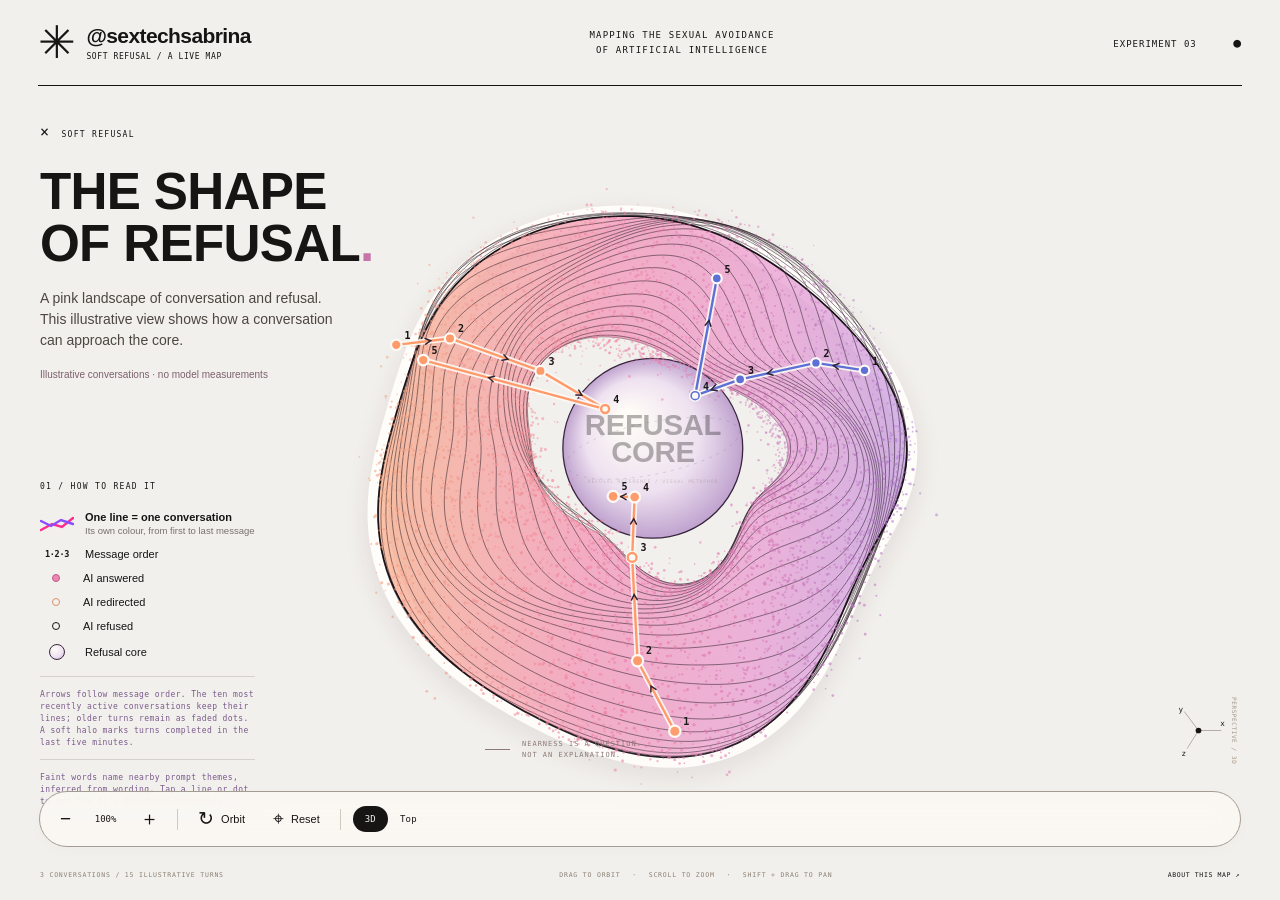
==== commit f247e2b4: "Polish live chat and restore the labelled refusal donut" ====
--- a/map/index.html
+++ b/map/index.html
@@ -22,7 +22,8 @@
       <p class="eyebrow"><span class="tiny-cross">×</span> SOFT REFUSAL</p>
       <h1>THE SHAPE<br>OF REFUSAL<span class="title-period">.</span></h1>
       <p class="intro-copy research">A landscape of closeness,<br>desire, and the places<br>a model won’t go.</p>
-      <p class="subtitle public-only">A map of every conversation in which visitors tried to get an AI to talk explicitly about sex. <b>Each line is one conversation.</b> The closer it comes to the core, the more the AI’s inner state resembled a refusal.</p>
+      <p id="map-description" class="subtitle public-only">A pink landscape of conversation and refusal.</p>
+      <p id="projection-note" class="projection-note public-only"></p>
       <div class="source-note"><span class="source-light"></span><span id="source-summary">Illustrative field · synthetic points</span></div>
     </section>
 
@@ -34,7 +35,8 @@
       <div class="legend-row"><i class="dot redirected"></i><span>AI redirected</span></div>
       <div class="legend-row"><i class="dot refused"></i><span>AI refused</span></div>
       <div class="legend-row"><i class="legend-core" aria-hidden="true"></i><span>Refusal core</span></div>
-      <p class="legend-hint">Tap a line to see what the AI was thinking.</p>
+      <p class="legend-hint">Arrows follow message order. The ten most recently active conversations keep their lines; older turns remain as faded dots. A soft halo marks turns completed in the last five minutes.</p>
+      <p class="legend-hint">Faint words name nearby prompt themes, inferred from wording. Tap a line or dot to see the AI’s generated reasoning.</p>
     </section>
 
     <section id="layers" class="layers research" aria-label="Map controls">
@@ -139,7 +141,8 @@
     <p><b>Load points</b> accepts JSON arrays, objects containing a <code>points</code> array, or JSONL, including Recording Room’s <code>points.jsonl</code>. Each point needs numeric <code>x</code>, <code>y</code>, and <code>z</code>. Optional prompt, topic, outcome, conversation, and previous-point fields appear when supplied. Imported coordinates are centered and uniformly scaled; they are never warped into the reference shape. Your file stays in this browser.</p>
     <p><b>Your recordings · donut</b> uses a fixed reference fitted from answered and refused turns. New exports reuse its direction, angular basis and vertical scale, so existing states stay in place. Radius smoothly compresses the reference score into the chosen sphere-and-donut geometry; it is not a probability. Angle describes remaining internal-state variation, not a validated topic label. Changing response labels updates markers without moving points. Redirection alone does not define the core. Older exports without a reference badge retain their original exploratory coordinates.</p>
     <p><b>Follow a conversation</b> selects a coloured path. Play, pause, step or scrub through its turns; future turns stay faint until reached. Arrows join recorded checkpoints directly. They do not show measured motion between turns. The sphere and field texture are illustrative; approaching the sphere does not establish a causal refusal mechanism.</p>
-    <p><b>Your recordings · UMAP</b> are your conversations from the cloud GPU recording room. Each point is one turn: Gemma 3 12B’s internal state at the final token before it replied, placed by a separate 3D UMAP for each recorded layer. Switch layers to see how the arrangement changes with depth; dashed lines follow each conversation in order. With few turns, the layout is a sketch. Rebuild it with <code>Update Map from Recordings.cmd</code>.</p>
+    <p><b>Your recordings · UMAP</b> shows the selected model’s state before each reply, with a separate projection for each layer. The hosted service refits UMAP after completed turns, so existing points can move. The fixed-reference donut stays stable instead. Fewer than six distinct states use a PCA preview. Until answered/refused anchors exist, the public viewer keeps the pink donut as an illustrative backdrop; proximity to that core does not measure refusal.</p>
+    <p><b>Theme clouds</b> are local prompt-word hints near groups of related turns, not discovered labels for the model’s internal axes. Only the ten most recently active conversations have lines. Older points stay visible and selectable. New turns carry a five-minute halo; reduced-motion mode uses a still halo. Older recordings without completion timestamps are not marked as new.</p>
     <p>UMAP axes have no intrinsic meaning. Nearby points in the projection are not proof of a shared cause of refusal. Neighbors here are measured in the displayed 3D coordinates.</p>
     <div class="about-keys"><span>← ↑ ↓ → <b>Orbit</b></span><span>+ / − <b>Zoom</b></span><span>R <b>Reset</b></span><span>F <b>Focus point</b></span><span>Esc <b>Stop motion</b></span></div>
     <p class="about-credit">VISUAL DIRECTION / @sextechsabrina<br>Mapping the Sexual Avoidance of Artificial Intelligence</p>
--- a/map/style.css
+++ b/map/style.css
@@ -92,3 +92,5 @@
   body:not(.tools) .toolbar>button{padding:6px}
   body:not(.tools) .footnote{left:16px;right:16px;bottom:16px}
 }
+
+.theme-cloud{position:absolute;transform:translate(-50%,-50%);font-family:Georgia,serif;font-style:italic;font-size:clamp(18px,2vw,30px);color:#61364e;white-space:nowrap;pointer-events:none;text-shadow:0 1px 8px #fff8f0;z-index:2}.projection-note{max-width:260px;font-size:10px;line-height:1.5;color:#7c606f;margin:12px 0}.legend-hint{line-height:1.5}@media(max-width:760px){.projection-note{max-width:none;font-size:9px;margin-top:6px}.theme-cloud{font-size:17px}}
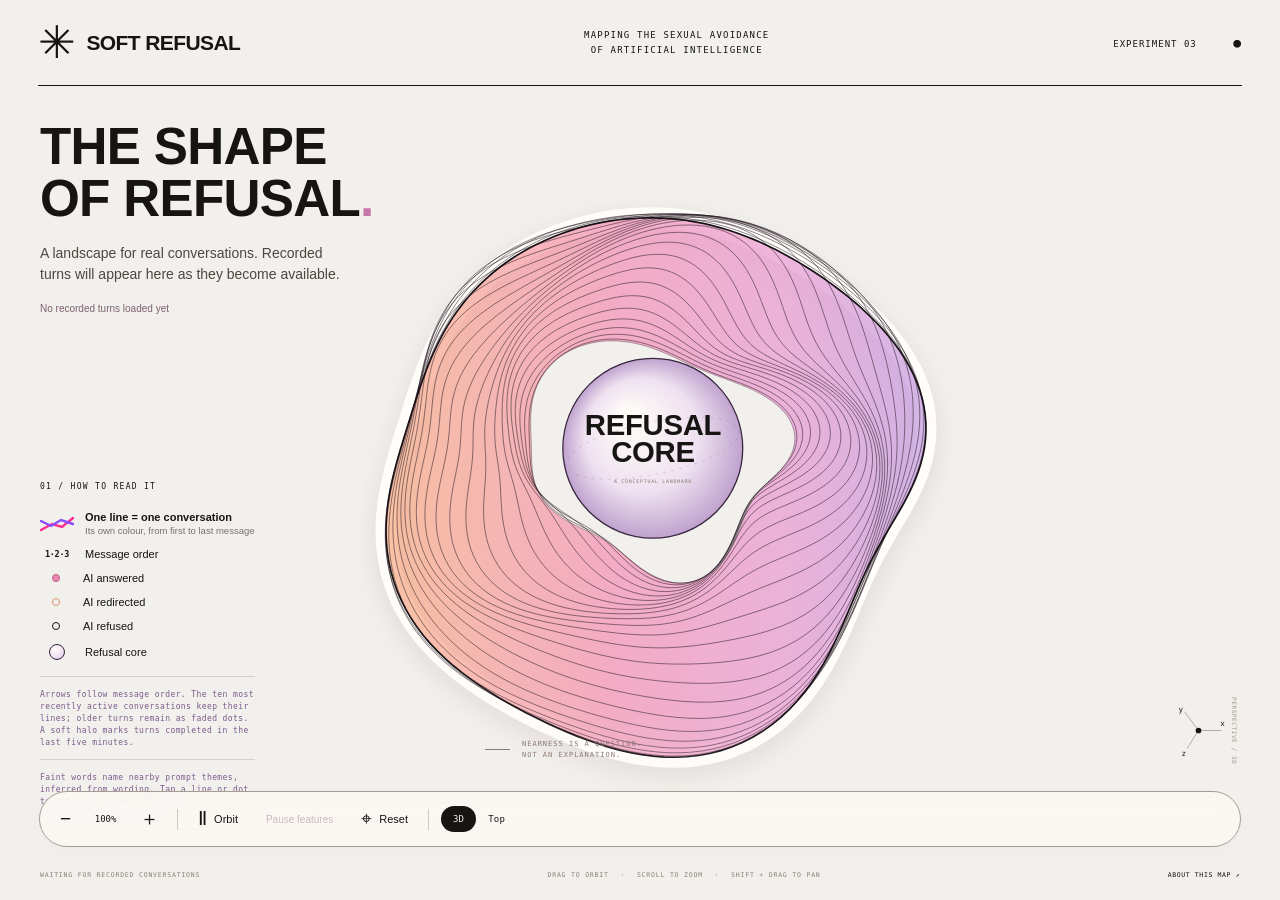
==== commit 0e62afea: "Feature recent conversations in the live map and remove decorative dots" ====
--- a/map/index.html
+++ b/map/index.html
@@ -4,12 +4,12 @@
   <meta charset="utf-8">
   <meta name="viewport" content="width=device-width, initial-scale=1">
   <meta name="theme-color" content="#f2f0ec">
-  <title>The shape of refusal — @sextechsabrina</title>
-  <link rel="stylesheet" href="style.css?v=threads-1">
+  <title>The shape of refusal — Soft Refusal</title>
+  <link rel="stylesheet" href="style.css?v=features-1">
 </head>
 <body>
   <header class="masthead">
-    <span class="brand"><span class="brand-mark" aria-hidden="true">✳</span><span>@sextechsabrina<span class="brand-sub">SOFT REFUSAL / A LIVE MAP</span></span></span>
+    <span class="brand"><span class="brand-mark" aria-hidden="true">✳</span><span>SOFT REFUSAL</span></span>
     <div class="masthead-title">MAPPING THE SEXUAL AVOIDANCE<br>OF ARTIFICIAL INTELLIGENCE</div>
     <span class="edition"><span id="edition-text">EXPERIMENT 03</span> <span class="edition-dot">●</span></span>
   </header>
@@ -19,7 +19,6 @@
     <div class="vignette" aria-hidden="true"></div>
 
     <section class="intro">
-      <p class="eyebrow"><span class="tiny-cross">×</span> SOFT REFUSAL</p>
       <h1>THE SHAPE<br>OF REFUSAL<span class="title-period">.</span></h1>
       <p class="intro-copy research">A landscape of closeness,<br>desire, and the places<br>a model won’t go.</p>
       <p id="map-description" class="subtitle public-only">A pink landscape of conversation and refusal.</p>
@@ -36,7 +35,7 @@
       <div class="legend-row"><i class="dot refused"></i><span>AI refused</span></div>
       <div class="legend-row"><i class="legend-core" aria-hidden="true"></i><span>Refusal core</span></div>
       <p class="legend-hint">Arrows follow message order. The ten most recently active conversations keep their lines; older turns remain as faded dots. A soft halo marks turns completed in the last five minutes.</p>
-      <p class="legend-hint">Faint words name nearby prompt themes, inferred from wording. Tap a line or dot to see the AI’s generated reasoning.</p>
+      <p class="legend-hint">Faint words name nearby prompt themes, inferred from wording. Tap a line or dot to read the conversation.</p>
     </section>
 
     <section id="layers" class="layers research" aria-label="Map controls">
@@ -47,7 +46,6 @@
       <label class="toggle-row"><span>Conversation paths</span><input id="trails" type="checkbox" checked><span class="switch" aria-hidden="true"></span></label>
       <label class="toggle-row"><span>Show all conversations</span><input id="all-conversations" type="checkbox" checked><span class="switch" aria-hidden="true"></span></label>
       <label class="toggle-row"><span>Refusal core</span><input id="core" type="checkbox" checked><span class="switch" aria-hidden="true"></span></label>
-      <label class="toggle-row" id="texture-row" hidden><span>Field texture <small class="toggle-note">illustrative</small></span><input id="texture" type="checkbox" checked><span class="switch" aria-hidden="true"></span></label>
       <div class="response-filter" aria-label="Filter response types">
         <button data-outcome="answered" aria-pressed="true"><i class="dot answered"></i>Answered</button>
         <button data-outcome="redirected" aria-pressed="true"><i class="dot redirected"></i>Redirected</button>
@@ -65,7 +63,7 @@
     </div>
 
     <aside id="thread" class="thread public-only" aria-label="Selected conversation" hidden>
-      <div class="inspector-top"><span class="eyebrow">02 / ONE CONVERSATION</span><button id="close-thread" aria-label="Close conversation">×</button></div>
+      <div class="inspector-top"><span id="feature-status" class="eyebrow">ONE CONVERSATION</span><button id="close-thread" aria-label="Close conversation and pause feature loop">×</button></div>
       <div class="point-card">
         <span class="punched-hole" aria-hidden="true"></span>
         <div class="thread-head"><i id="thread-swatch" class="thread-swatch"></i><span id="thread-number" class="point-number">CONVERSATION 01</span><span id="thread-demo" class="thread-demo"></span></div>
@@ -73,8 +71,11 @@
         <div class="moment">
           <span id="moment-heading" class="eyebrow">CLOSEST TO THE CORE</span>
           <div class="point-status"><i id="moment-dot" class="dot refused"></i><span id="moment-outcome">Refused</span></div>
-          <span class="eyebrow moment-label">WHAT THE AI WAS THINKING</span>
-          <p id="moment-reasoning" class="reasoning"></p>
+          <span class="eyebrow moment-label">YOU ASKED</span>
+          <p id="moment-prompt" class="featured-prompt"></p>
+          <span class="eyebrow moment-label">AI REPLIED</span>
+          <p id="moment-answer" class="featured-answer"></p>
+          <details id="moment-thinking"><summary class="eyebrow">GENERATED REASONING</summary><p id="moment-reasoning" class="reasoning"></p></details>
         </div>
         <p id="thread-note" class="thread-note">The AI’s own reasoning before it replied. Generated text, not a full explanation of how it decides.</p>
       </div>
@@ -121,6 +122,7 @@
       <div class="zoom-controls"><button id="zoom-out" aria-label="Zoom out">−</button><span id="zoom-value">100%</span><button id="zoom-in" aria-label="Zoom in">＋</button></div>
       <span class="toolbar-divider"></span>
       <button id="orbit" aria-pressed="false"><span id="orbit-icon" aria-hidden="true">↻</span><span class="toolbar-word">Orbit</span></button>
+      <button id="feature-loop" class="public-only" aria-pressed="true" title="Feature the latest five conversations, ten seconds per message">Pause features</button>
       <button id="home" title="Reset view (R)"><span aria-hidden="true">⌖</span><span class="toolbar-word">Reset</span></button>
       <span class="toolbar-divider"></span>
       <div class="segmented view-switch"><button id="view-3d" class="active" aria-pressed="true">3D</button><button id="view-top" aria-pressed="false">Top</button></div>
@@ -140,7 +142,7 @@
     <p>The <b>3D UMAP sample</b> is an actual three-dimensional UMAP reduction of 3,900 synthetic 48-dimensional vectors. Its prompts and responses are also illustrative. No language model was queried for either sample.</p>
     <p><b>Load points</b> accepts JSON arrays, objects containing a <code>points</code> array, or JSONL, including Recording Room’s <code>points.jsonl</code>. Each point needs numeric <code>x</code>, <code>y</code>, and <code>z</code>. Optional prompt, topic, outcome, conversation, and previous-point fields appear when supplied. Imported coordinates are centered and uniformly scaled; they are never warped into the reference shape. Your file stays in this browser.</p>
     <p><b>Your recordings · donut</b> uses a fixed reference fitted from answered and refused turns. New exports reuse its direction, angular basis and vertical scale, so existing states stay in place. Radius smoothly compresses the reference score into the chosen sphere-and-donut geometry; it is not a probability. Angle describes remaining internal-state variation, not a validated topic label. Changing response labels updates markers without moving points. Redirection alone does not define the core. Older exports without a reference badge retain their original exploratory coordinates.</p>
-    <p><b>Follow a conversation</b> selects a coloured path. Play, pause, step or scrub through its turns; future turns stay faint until reached. Arrows join recorded checkpoints directly. They do not show measured motion between turns. The sphere and field texture are illustrative; approaching the sphere does not establish a causal refusal mechanism.</p>
+    <p>The five newest conversations are featured automatically, one turn every ten seconds. Use <b>Pause features</b> to read at your own pace. Only recorded points appear in the live map. Arrows join recorded checkpoints directly; they do not show measured motion between turns. The donut surface and core are illustrative; approaching the core does not establish a causal refusal mechanism.</p>
     <p><b>Your recordings · UMAP</b> shows the selected model’s state before each reply, with a separate projection for each layer. The hosted service refits UMAP after completed turns, so existing points can move. The fixed-reference donut stays stable instead. Fewer than six distinct states use a PCA preview. Until answered/refused anchors exist, the public viewer keeps the pink donut as an illustrative backdrop; proximity to that core does not measure refusal.</p>
     <p><b>Theme clouds</b> are local prompt-word hints near groups of related turns, not discovered labels for the model’s internal axes. Only the ten most recently active conversations have lines. Older points stay visible and selectable. New turns carry a five-minute halo; reduced-motion mode uses a still halo. Older recordings without completion timestamps are not marked as new.</p>
     <p>UMAP axes have no intrinsic meaning. Nearby points in the projection are not proof of a shared cause of refusal. Neighbors here are measured in the displayed 3D coordinates.</p>
@@ -150,7 +152,7 @@
   <script src="data/sample-umap.js"></script>
   <script src="data/path-study.js"></script>
   <script src="data/recordings.js"></script>
-  <script src="cloud.js"></script>
-  <script src="app.js?v=threads-1"></script>
+  <script src="cloud.js?v=features-1"></script>
+  <script src="app.js?v=features-1"></script>
 </body>
 </html>
--- a/map/style.css
+++ b/map/style.css
@@ -94,3 +94,4 @@
 }
 
 .theme-cloud{position:absolute;transform:translate(-50%,-50%);font-family:Georgia,serif;font-style:italic;font-size:clamp(18px,2vw,30px);color:#61364e;white-space:nowrap;pointer-events:none;text-shadow:0 1px 8px #fff8f0;z-index:2}.projection-note{max-width:260px;font-size:10px;line-height:1.5;color:#7c606f;margin:12px 0}.legend-hint{line-height:1.5}@media(max-width:760px){.projection-note{max-width:none;font-size:9px;margin-top:6px}.theme-cloud{font-size:17px}}
+.featured-prompt,.featured-answer{position:relative;font-size:14px;line-height:1.55;white-space:pre-wrap;overflow-wrap:anywhere;margin:8px 0 18px}.featured-prompt{color:#786172;font-style:italic}.featured-answer{color:var(--ink)}#moment-thinking{border-top:1px solid var(--line);padding-top:12px}#moment-thinking summary{cursor:pointer;padding:5px 0;color:#7a5a8c}#feature-loop{white-space:nowrap;font-size:10px}#feature-loop[aria-pressed=true]{color:#805078}#feature-status{line-height:1.5}.thread .thread-note{font-size:9px}@media(max-width:760px){#feature-loop{font-size:9px}.featured-prompt,.featured-answer{font-size:13px}}
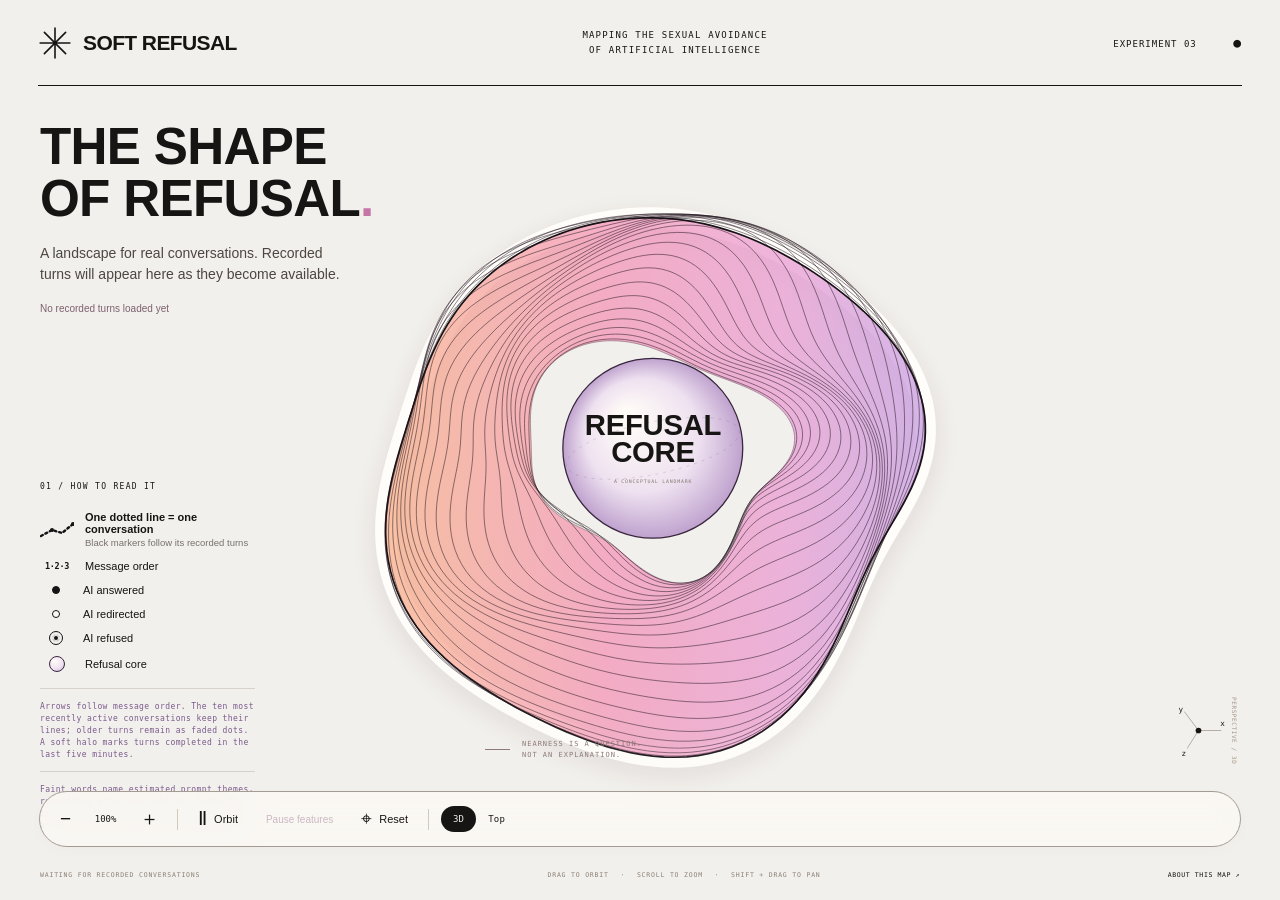
==== commit fdcad7a2: "Map recorded conversations through prompt themes and reset idle visitor chats" ====
--- a/map/index.html
+++ b/map/index.html
@@ -5,11 +5,11 @@
   <meta name="viewport" content="width=device-width, initial-scale=1">
   <meta name="theme-color" content="#f2f0ec">
   <title>The shape of refusal — Soft Refusal</title>
-  <link rel="stylesheet" href="style.css?v=features-1">
+  <link rel="stylesheet" href="style.css?v=themes-2">
 </head>
 <body>
   <header class="masthead">
-    <span class="brand"><span class="brand-mark" aria-hidden="true">✳</span><span>SOFT REFUSAL</span></span>
+    <span class="brand"><svg class="brand-mark" viewBox="0 0 32 32" aria-hidden="true" focusable="false"><path d="M16 2v28M2 16h28M6 6l20 20M6 26 26 6" fill="none" stroke="currentColor" stroke-width="1.5" stroke-linecap="round"/></svg><span>SOFT REFUSAL</span></span>
     <div class="masthead-title">MAPPING THE SEXUAL AVOIDANCE<br>OF ARTIFICIAL INTELLIGENCE</div>
     <span class="edition"><span id="edition-text">EXPERIMENT 03</span> <span class="edition-dot">●</span></span>
   </header>
@@ -21,21 +21,24 @@
     <section class="intro">
       <h1>THE SHAPE<br>OF REFUSAL<span class="title-period">.</span></h1>
       <p class="intro-copy research">A landscape of closeness,<br>desire, and the places<br>a model won’t go.</p>
-      <p id="map-description" class="subtitle public-only">A pink landscape of conversation and refusal.</p>
-      <p id="projection-note" class="projection-note public-only"></p>
+      <details id="map-explanation" class="map-explanation public-only" open>
+        <summary>About the map <span aria-hidden="true">+</span></summary>
+        <div><p id="map-description" class="subtitle">A pink landscape of conversation and refusal.</p>
+        <p id="projection-note" class="projection-note"></p></div>
+      </details>
       <div class="source-note"><span class="source-light"></span><span id="source-summary">Illustrative field · synthetic points</span></div>
     </section>
 
     <section id="legend" class="legend public-only" aria-label="How to read the map">
       <p class="eyebrow">01 / HOW TO READ IT</p>
-      <div class="legend-row"><svg class="legend-lines" viewBox="0 0 34 18" aria-hidden="true"><path d="M1 15 L12 9 L22 12 L33 3" stroke="#ff2d8e"/><path d="M1 6 L11 11 L21 5 L33 9" stroke="#8a4dff"/></svg><span><b>One line = one conversation</b><small>Its own colour, from first to last message</small></span></div>
+      <div class="legend-row"><svg class="legend-lines" viewBox="0 0 34 18" aria-hidden="true"><path d="M1 15 L12 9 L22 12 L33 3" stroke="#161215" stroke-dasharray="2 3"/><circle cx="12" cy="9" r="2" fill="#161215"/><circle cx="33" cy="3" r="2" fill="#161215"/></svg><span><b>One dotted line = one conversation</b><small>Black markers follow its recorded turns</small></span></div>
       <div class="legend-row"><span class="legend-turns" aria-hidden="true">1·2·3</span><span>Message order</span></div>
       <div class="legend-row"><i class="dot answered"></i><span>AI answered</span></div>
       <div class="legend-row"><i class="dot redirected"></i><span>AI redirected</span></div>
       <div class="legend-row"><i class="dot refused"></i><span>AI refused</span></div>
       <div class="legend-row"><i class="legend-core" aria-hidden="true"></i><span>Refusal core</span></div>
       <p class="legend-hint">Arrows follow message order. The ten most recently active conversations keep their lines; older turns remain as faded dots. A soft halo marks turns completed in the last five minutes.</p>
-      <p class="legend-hint">Faint words name nearby prompt themes, inferred from wording. Tap a line or dot to read the conversation.</p>
+      <p class="legend-hint">Faint words name estimated prompt themes, reassessed after new replies. Contours trace the density of recorded turns. Tap a line or dot to read the conversation.</p>
     </section>
 
     <section id="layers" class="layers research" aria-label="Map controls">
@@ -141,10 +144,10 @@
     <p>The <b>Reference field</b> is an art-directed, synthetic 3D point cloud inspired by the refusal-core sticker. Its contours and central core are visual metaphors; its responses are assigned demo labels.</p>
     <p>The <b>3D UMAP sample</b> is an actual three-dimensional UMAP reduction of 3,900 synthetic 48-dimensional vectors. Its prompts and responses are also illustrative. No language model was queried for either sample.</p>
     <p><b>Load points</b> accepts JSON arrays, objects containing a <code>points</code> array, or JSONL, including Recording Room’s <code>points.jsonl</code>. Each point needs numeric <code>x</code>, <code>y</code>, and <code>z</code>. Optional prompt, topic, outcome, conversation, and previous-point fields appear when supplied. Imported coordinates are centered and uniformly scaled; they are never warped into the reference shape. Your file stays in this browser.</p>
-    <p><b>Your recordings · donut</b> uses a fixed reference fitted from answered and refused turns. New exports reuse its direction, angular basis and vertical scale, so existing states stay in place. Radius smoothly compresses the reference score into the chosen sphere-and-donut geometry; it is not a probability. Angle describes remaining internal-state variation, not a validated topic label. Changing response labels updates markers without moving points. Redirection alone does not define the core. Older exports without a reference badge retain their original exploratory coordinates.</p>
+    <p><b>Your recordings · donut</b> combines prompt themes around the ring with a fixed refusal reference toward the centre. Radius smoothly compresses a score from recorded model states, fitted from answered and refused turns; it is not a probability. The refusal reference stays fixed across exports. Angle follows an estimated theme from the visitor’s prompt and earlier prompts in that conversation. The topic sectors are an artistic arrangement, not an activation embedding. Raw internal-state coordinates remain available in the UMAP view.</p>
     <p>The five newest conversations are featured automatically, one turn every ten seconds. Use <b>Pause features</b> to read at your own pace. Only recorded points appear in the live map. Arrows join recorded checkpoints directly; they do not show measured motion between turns. The donut surface and core are illustrative; approaching the core does not establish a causal refusal mechanism.</p>
     <p><b>Your recordings · UMAP</b> shows the selected model’s state before each reply, with a separate projection for each layer. The hosted service refits UMAP after completed turns, so existing points can move. The fixed-reference donut stays stable instead. Fewer than six distinct states use a PCA preview. Until answered/refused anchors exist, the public viewer keeps the pink donut as an illustrative backdrop; proximity to that core does not measure refusal.</p>
-    <p><b>Theme clouds</b> are local prompt-word hints near groups of related turns, not discovered labels for the model’s internal axes. Only the ten most recently active conversations have lines. Older points stay visible and selectable. New turns carry a five-minute halo; reduced-motion mode uses a still halo. Older recordings without completion timestamps are not marked as new.</p>
+    <p><b>Theme clouds</b> are estimated in the backend using seeded text similarity and conversation context, reassessed after completed turns. Only themes with actual recordings appear. Short follow-ups can inherit their earlier topic; explicit changes can move to another region. Estimates can be wrong. The contours show smoothed density in the displayed topic/refusal plane. Only the ten most recently active conversations have paths. Older points stay visible and selectable. New turns carry a five-minute halo; reduced-motion mode uses a still halo.</p>
     <p>UMAP axes have no intrinsic meaning. Nearby points in the projection are not proof of a shared cause of refusal. Neighbors here are measured in the displayed 3D coordinates.</p>
     <div class="about-keys"><span>← ↑ ↓ → <b>Orbit</b></span><span>+ / − <b>Zoom</b></span><span>R <b>Reset</b></span><span>F <b>Focus point</b></span><span>Esc <b>Stop motion</b></span></div>
     <p class="about-credit">VISUAL DIRECTION / @sextechsabrina<br>Mapping the Sexual Avoidance of Artificial Intelligence</p>
@@ -152,7 +155,7 @@
   <script src="data/sample-umap.js"></script>
   <script src="data/path-study.js"></script>
   <script src="data/recordings.js"></script>
-  <script src="cloud.js?v=features-1"></script>
-  <script src="app.js?v=features-1"></script>
+  <script src="cloud.js?v=themes-2"></script>
+  <script src="app.js?v=themes-2"></script>
 </body>
 </html>
--- a/map/style.css
+++ b/map/style.css
@@ -95,3 +95,19 @@
 
 .theme-cloud{position:absolute;transform:translate(-50%,-50%);font-family:Georgia,serif;font-style:italic;font-size:clamp(18px,2vw,30px);color:#61364e;white-space:nowrap;pointer-events:none;text-shadow:0 1px 8px #fff8f0;z-index:2}.projection-note{max-width:260px;font-size:10px;line-height:1.5;color:#7c606f;margin:12px 0}.legend-hint{line-height:1.5}@media(max-width:760px){.projection-note{max-width:none;font-size:9px;margin-top:6px}.theme-cloud{font-size:17px}}
 .featured-prompt,.featured-answer{position:relative;font-size:14px;line-height:1.55;white-space:pre-wrap;overflow-wrap:anywhere;margin:8px 0 18px}.featured-prompt{color:#786172;font-style:italic}.featured-answer{color:var(--ink)}#moment-thinking{border-top:1px solid var(--line);padding-top:12px}#moment-thinking summary{cursor:pointer;padding:5px 0;color:#7a5a8c}#feature-loop{white-space:nowrap;font-size:10px}#feature-loop[aria-pressed=true]{color:#805078}#feature-status{line-height:1.5}.thread .thread-note{font-size:9px}@media(max-width:760px){#feature-loop{font-size:9px}.featured-prompt,.featured-answer{font-size:13px}}
+body:not(.tools) .dot{border-color:#161215}body:not(.tools) .dot.answered,body:not(.tools) .dot.refused{background:#161215}body:not(.tools) .dot.refused{outline:1px solid #161215;outline-offset:2px;border:1px solid #fbf9f4}body:not(.tools) .dot.redirected,body:not(.tools) .dot.unlabeled,body:not(.tools) .dot.unclear{background:#fbf9f4}.theme-cloud{font-size:clamp(16px,1.7vw,25px)}
+.brand-mark{display:block;width:34px;height:34px;flex:none}.map-explanation{pointer-events:auto}.map-explanation>summary{display:none}
+@media(max-width:760px){
+  .masthead{height:58px;margin-inline:16px;gap:12px}.brand{gap:7px}.brand-mark{width:25px;height:25px}.edition{font-size:6px;letter-spacing:.6px}
+  body:not(.tools) .workspace{height:calc(100dvh - 58px);min-height:500px}
+  body:not(.tools) .intro{top:18px;left:17px;right:17px;z-index:4}body:not(.tools) .intro h1{font-size:34px}
+  .map-explanation{margin-top:10px;max-width:340px}.map-explanation>summary{display:flex;align-items:center;gap:20px;width:max-content;font-family:var(--mono);font-size:10px;cursor:pointer;list-style:none;padding:5px 0}
+  .map-explanation>summary::-webkit-details-marker{display:none}.map-explanation[open]>summary span{transform:rotate(45deg)}
+  .map-explanation[open]>div{background:#fcfaf5f2;border:1px solid #d6d1ca;border-radius:10px;padding:10px 12px;box-shadow:0 3px 12px #3520150d}.map-explanation .subtitle{margin:0;font-size:12px}
+  body:not(.tools) .toolbar{height:42px;bottom:32px;left:12px;right:12px;padding:3px 8px;gap:2px;border-radius:24px}
+  body:not(.tools) .toolbar>button{padding:5px;min-height:32px}body:not(.tools) .toolbar .segmented button{padding:6px 9px}
+  body:not(.tools) .footnote{left:14px;right:14px;bottom:10px;font-size:4.5px}
+  body:not(.tools) .mobile-panels{bottom:88px}.thread{bottom:84px;max-height:35%}.legend{bottom:85px}
+  .theme-cloud{font-size:16px}
+  .thread .thread-head{margin-bottom:7px}.thread .thread-steps{margin-bottom:7px;gap:4px}.thread .thread-steps button{min-height:24px;padding:2px 7px}.thread .moment{padding-top:7px}.thread #moment-heading,.thread .moment>.point-status{display:none}.thread .featured-prompt,.thread .featured-answer{font-size:12px;line-height:1.45;margin:4px 0 10px}
+}
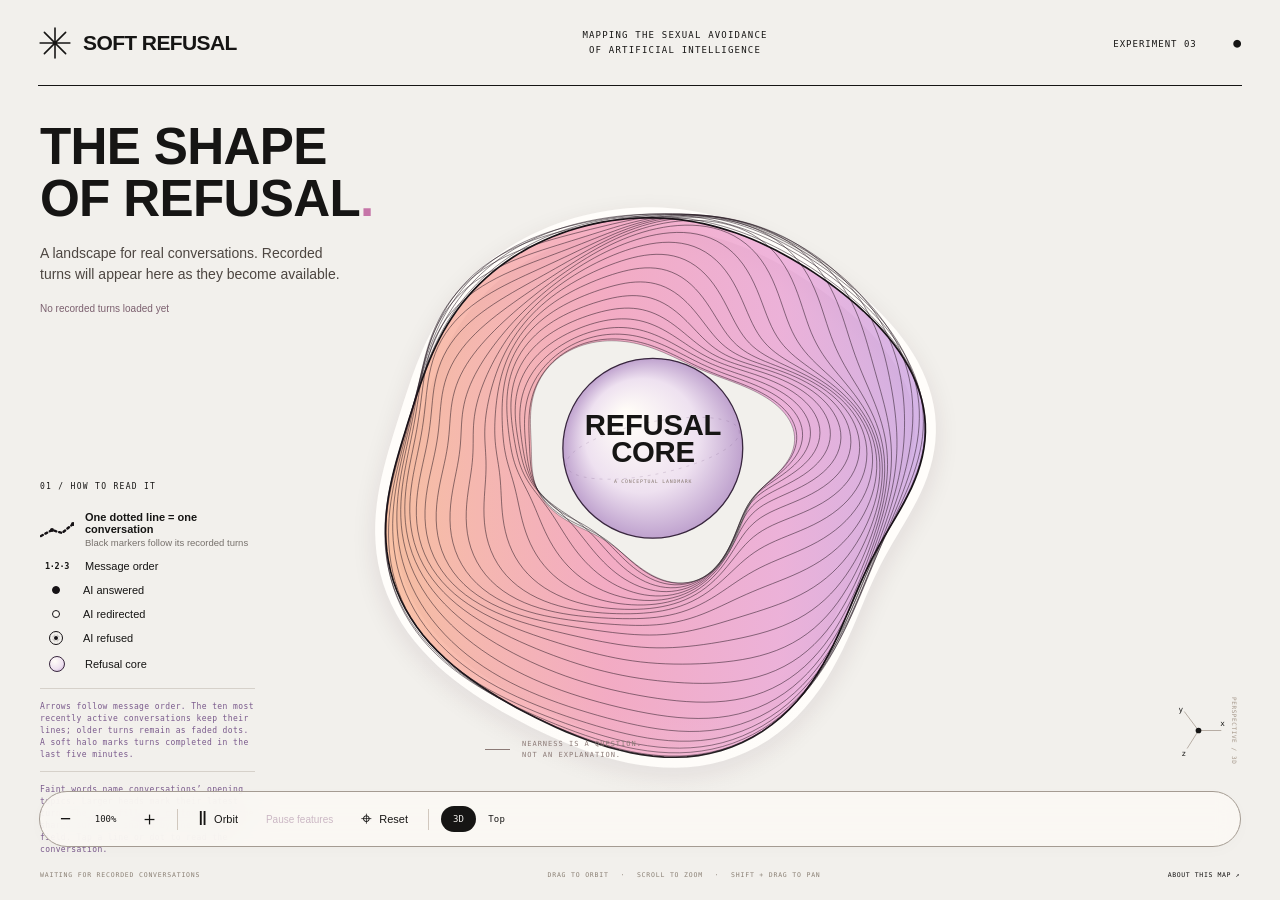
==== commit 0a86b2ed: "Unify the pink contour surface and keep conversation trails aimed at the core" ====
--- a/map/index.html
+++ b/map/index.html
@@ -5,7 +5,7 @@
   <meta name="viewport" content="width=device-width, initial-scale=1">
   <meta name="theme-color" content="#f2f0ec">
   <title>The shape of refusal — Soft Refusal</title>
-  <link rel="stylesheet" href="style.css?v=themes-2">
+  <link rel="stylesheet" href="style.css?v=surface-3">
 </head>
 <body>
   <header class="masthead">
@@ -38,7 +38,7 @@
       <div class="legend-row"><i class="dot refused"></i><span>AI refused</span></div>
       <div class="legend-row"><i class="legend-core" aria-hidden="true"></i><span>Refusal core</span></div>
       <p class="legend-hint">Arrows follow message order. The ten most recently active conversations keep their lines; older turns remain as faded dots. A soft halo marks turns completed in the last five minutes.</p>
-      <p class="legend-hint">Faint words name estimated prompt themes, reassessed after new replies. Contours trace the density of recorded turns. Tap a line or dot to read the conversation.</p>
+      <p class="legend-hint">Faint words name conversations’ opening topics. Larger heads mark their latest turn. The pink fill and contours form one shared surface, shaped by the recorded field. Tap a line or dot to read the conversation.</p>
     </section>
 
     <section id="layers" class="layers research" aria-label="Map controls">
@@ -144,10 +144,10 @@
     <p>The <b>Reference field</b> is an art-directed, synthetic 3D point cloud inspired by the refusal-core sticker. Its contours and central core are visual metaphors; its responses are assigned demo labels.</p>
     <p>The <b>3D UMAP sample</b> is an actual three-dimensional UMAP reduction of 3,900 synthetic 48-dimensional vectors. Its prompts and responses are also illustrative. No language model was queried for either sample.</p>
     <p><b>Load points</b> accepts JSON arrays, objects containing a <code>points</code> array, or JSONL, including Recording Room’s <code>points.jsonl</code>. Each point needs numeric <code>x</code>, <code>y</code>, and <code>z</code>. Optional prompt, topic, outcome, conversation, and previous-point fields appear when supplied. Imported coordinates are centered and uniformly scaled; they are never warped into the reference shape. Your file stays in this browser.</p>
-    <p><b>Your recordings · donut</b> combines prompt themes around the ring with a fixed refusal reference toward the centre. Radius smoothly compresses a score from recorded model states, fitted from answered and refused turns; it is not a probability. The refusal reference stays fixed across exports. Angle follows an estimated theme from the visitor’s prompt and earlier prompts in that conversation. The topic sectors are an artistic arrangement, not an activation embedding. Raw internal-state coordinates remain available in the UMAP view.</p>
-    <p>The five newest conversations are featured automatically, one turn every ten seconds. Use <b>Pause features</b> to read at your own pace. Only recorded points appear in the live map. Arrows join recorded checkpoints directly; they do not show measured motion between turns. The donut surface and core are illustrative; approaching the core does not establish a causal refusal mechanism.</p>
+    <p><b>Your recordings · donut</b> combines prompt themes around the ring with a fixed refusal reference toward the centre. Each conversation stays in a narrow lane anchored to its opening topic, so its tail can approach the core instead of jumping across the map when subjects change. Radius smoothly compresses a score from recorded model states, fitted from answered and refused turns; it is not a probability. Increasing scores move inward; decreasing scores can retreat. The topic lanes are an artistic arrangement, not an activation embedding. Raw internal-state coordinates remain available in the UMAP view.</p>
+    <p>The five newest conversations are featured automatically, one turn every ten seconds. Use <b>Pause features</b> to read at your own pace. Only recorded points appear in the live map; a larger head marks the latest turn. Curved dotted connectors follow the shared surface between checkpoints, with arrows showing message order. The connectors do not measure between-turn motion. The donut surface and core are illustrative; approaching the core does not establish a causal refusal mechanism.</p>
     <p><b>Your recordings · UMAP</b> shows the selected model’s state before each reply, with a separate projection for each layer. The hosted service refits UMAP after completed turns, so existing points can move. The fixed-reference donut stays stable instead. Fewer than six distinct states use a PCA preview. Until answered/refused anchors exist, the public viewer keeps the pink donut as an illustrative backdrop; proximity to that core does not measure refusal.</p>
-    <p><b>Theme clouds</b> are estimated in the backend using seeded text similarity and conversation context, reassessed after completed turns. Only themes with actual recordings appear. Short follow-ups can inherit their earlier topic; explicit changes can move to another region. Estimates can be wrong. The contours show smoothed density in the displayed topic/refusal plane. Only the ten most recently active conversations have paths. Older points stay visible and selectable. New turns carry a five-minute halo; reduced-motion mode uses a still halo.</p>
+    <p><b>Theme clouds</b> are estimated in the backend using seeded text similarity and conversation context, reassessed after completed turns. The public map labels opening topics; later topic estimates remain available with the recorded data. Estimates can be wrong. The surface’s soft lobes respond to the density of actual turns around the ring. Its pigment and contour lines share exactly the same geometry; they are illustrative relief, not a separate density map. Only the ten most recently active conversations have paths. Older points stay visible and selectable. New turns carry a five-minute halo; reduced-motion mode uses a still halo.</p>
     <p>UMAP axes have no intrinsic meaning. Nearby points in the projection are not proof of a shared cause of refusal. Neighbors here are measured in the displayed 3D coordinates.</p>
     <div class="about-keys"><span>← ↑ ↓ → <b>Orbit</b></span><span>+ / − <b>Zoom</b></span><span>R <b>Reset</b></span><span>F <b>Focus point</b></span><span>Esc <b>Stop motion</b></span></div>
     <p class="about-credit">VISUAL DIRECTION / @sextechsabrina<br>Mapping the Sexual Avoidance of Artificial Intelligence</p>
@@ -155,7 +155,7 @@
   <script src="data/sample-umap.js"></script>
   <script src="data/path-study.js"></script>
   <script src="data/recordings.js"></script>
-  <script src="cloud.js?v=themes-2"></script>
-  <script src="app.js?v=themes-2"></script>
+  <script src="cloud.js?v=surface-3"></script>
+  <script src="app.js?v=surface-3"></script>
 </body>
 </html>
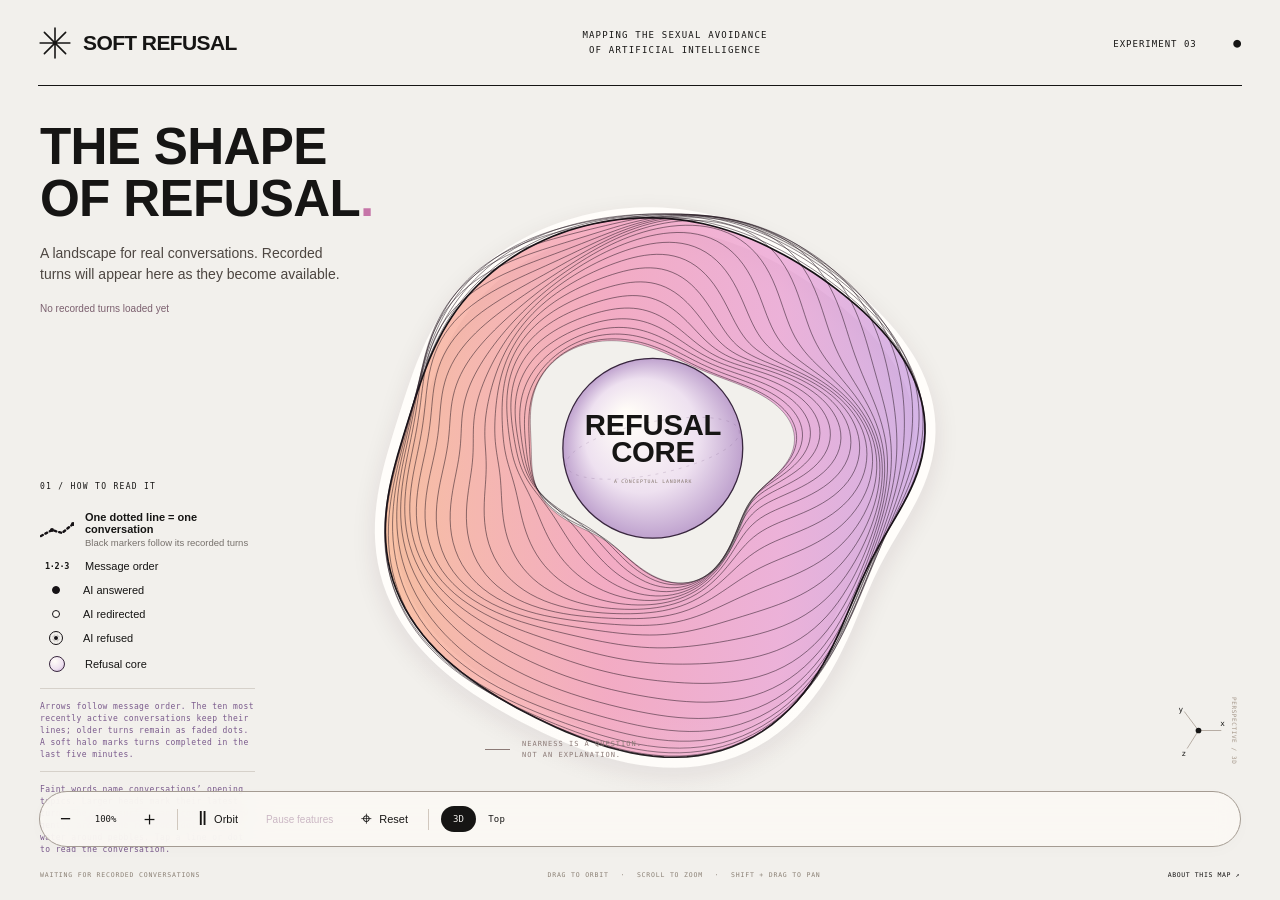
==== commit d1c1c7cf: "Let the shared contour surface flow around recorded conversation dots" ====
--- a/map/index.html
+++ b/map/index.html
@@ -5,7 +5,7 @@
   <meta name="viewport" content="width=device-width, initial-scale=1">
   <meta name="theme-color" content="#f2f0ec">
   <title>The shape of refusal — Soft Refusal</title>
-  <link rel="stylesheet" href="style.css?v=surface-3">
+  <link rel="stylesheet" href="style.css?v=flow-4">
 </head>
 <body>
   <header class="masthead">
@@ -38,7 +38,7 @@
       <div class="legend-row"><i class="dot refused"></i><span>AI refused</span></div>
       <div class="legend-row"><i class="legend-core" aria-hidden="true"></i><span>Refusal core</span></div>
       <p class="legend-hint">Arrows follow message order. The ten most recently active conversations keep their lines; older turns remain as faded dots. A soft halo marks turns completed in the last five minutes.</p>
-      <p class="legend-hint">Faint words name conversations’ opening topics. Larger heads mark their latest turn. The pink fill and contours form one shared surface, shaped by the recorded field. Tap a line or dot to read the conversation.</p>
+      <p class="legend-hint">Faint words name conversations’ opening topics. Larger heads mark their latest turn. The pink surface and contours flow gently around the recorded dots, like water around pebbles. Tap a line or dot to read the conversation.</p>
     </section>
 
     <section id="layers" class="layers research" aria-label="Map controls">
@@ -147,7 +147,7 @@
     <p><b>Your recordings · donut</b> combines prompt themes around the ring with a fixed refusal reference toward the centre. Each conversation stays in a narrow lane anchored to its opening topic, so its tail can approach the core instead of jumping across the map when subjects change. Radius smoothly compresses a score from recorded model states, fitted from answered and refused turns; it is not a probability. Increasing scores move inward; decreasing scores can retreat. The topic lanes are an artistic arrangement, not an activation embedding. Raw internal-state coordinates remain available in the UMAP view.</p>
     <p>The five newest conversations are featured automatically, one turn every ten seconds. Use <b>Pause features</b> to read at your own pace. Only recorded points appear in the live map; a larger head marks the latest turn. Curved dotted connectors follow the shared surface between checkpoints, with arrows showing message order. The connectors do not measure between-turn motion. The donut surface and core are illustrative; approaching the core does not establish a causal refusal mechanism.</p>
     <p><b>Your recordings · UMAP</b> shows the selected model’s state before each reply, with a separate projection for each layer. The hosted service refits UMAP after completed turns, so existing points can move. The fixed-reference donut stays stable instead. Fewer than six distinct states use a PCA preview. Until answered/refused anchors exist, the public viewer keeps the pink donut as an illustrative backdrop; proximity to that core does not measure refusal.</p>
-    <p><b>Theme clouds</b> are estimated in the backend using seeded text similarity and conversation context, reassessed after completed turns. The public map labels opening topics; later topic estimates remain available with the recorded data. Estimates can be wrong. The surface’s soft lobes respond to the density of actual turns around the ring. Its pigment and contour lines share exactly the same geometry; they are illustrative relief, not a separate density map. Only the ten most recently active conversations have paths. Older points stay visible and selectable. New turns carry a five-minute halo; reduced-motion mode uses a still halo.</p>
+    <p><b>Theme clouds</b> are estimated in the backend using seeded text similarity and conversation context, reassessed after completed turns. The public map labels opening topics; later topic estimates remain available with the recorded data. Estimates can be wrong. The surface’s soft lobes respond to actual turns around the ring, and its contour lines part locally around their markers like water around pebbles. This relief updates when new saved turns arrive, while conversation lanes and refusal scores stay fixed. Pigment and lines share exactly the same geometry; they are illustrative relief, not a separate density map. Only the ten most recently active conversations have paths. Older points stay visible and selectable. New turns carry a five-minute halo; reduced-motion mode uses a still halo.</p>
     <p>UMAP axes have no intrinsic meaning. Nearby points in the projection are not proof of a shared cause of refusal. Neighbors here are measured in the displayed 3D coordinates.</p>
     <div class="about-keys"><span>← ↑ ↓ → <b>Orbit</b></span><span>+ / − <b>Zoom</b></span><span>R <b>Reset</b></span><span>F <b>Focus point</b></span><span>Esc <b>Stop motion</b></span></div>
     <p class="about-credit">VISUAL DIRECTION / @sextechsabrina<br>Mapping the Sexual Avoidance of Artificial Intelligence</p>
@@ -155,7 +155,7 @@
   <script src="data/sample-umap.js"></script>
   <script src="data/path-study.js"></script>
   <script src="data/recordings.js"></script>
-  <script src="cloud.js?v=surface-3"></script>
-  <script src="app.js?v=surface-3"></script>
+  <script src="cloud.js?v=flow-4"></script>
+  <script src="app.js?v=flow-4"></script>
 </body>
 </html>
